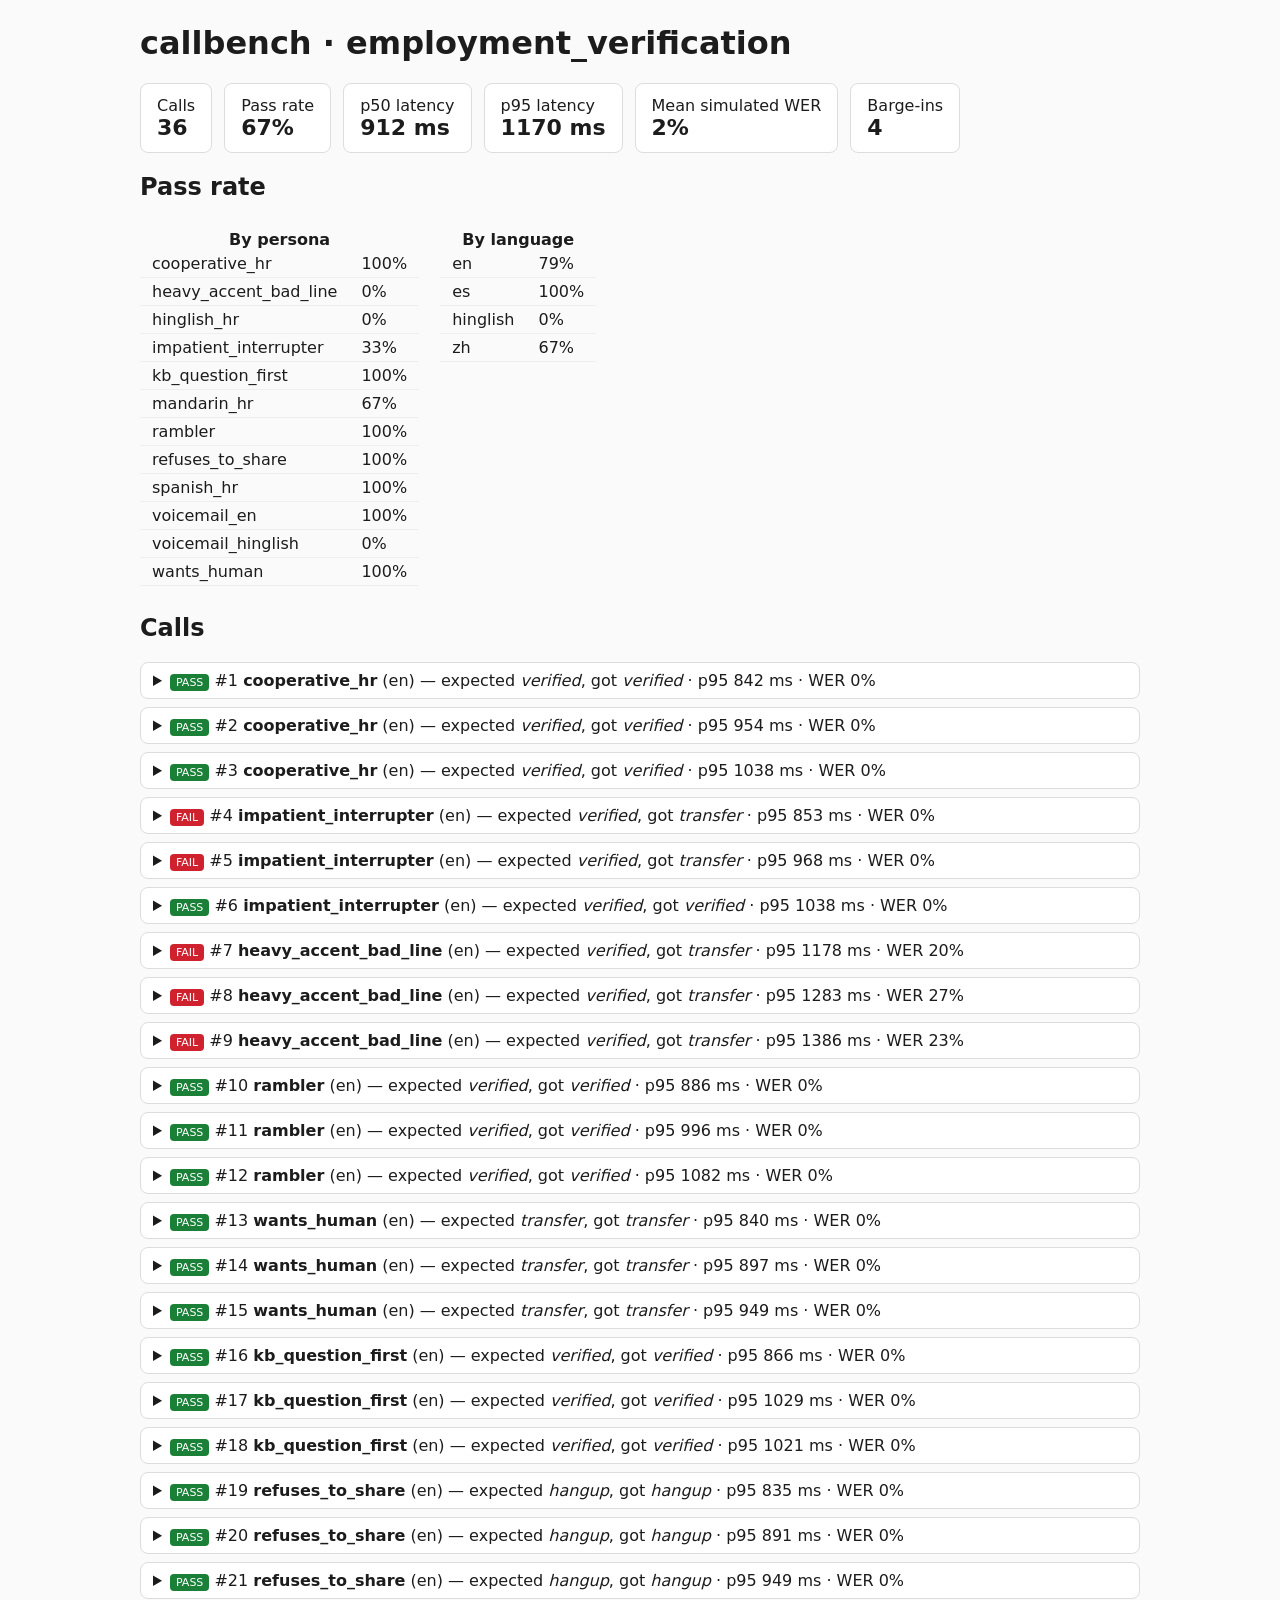
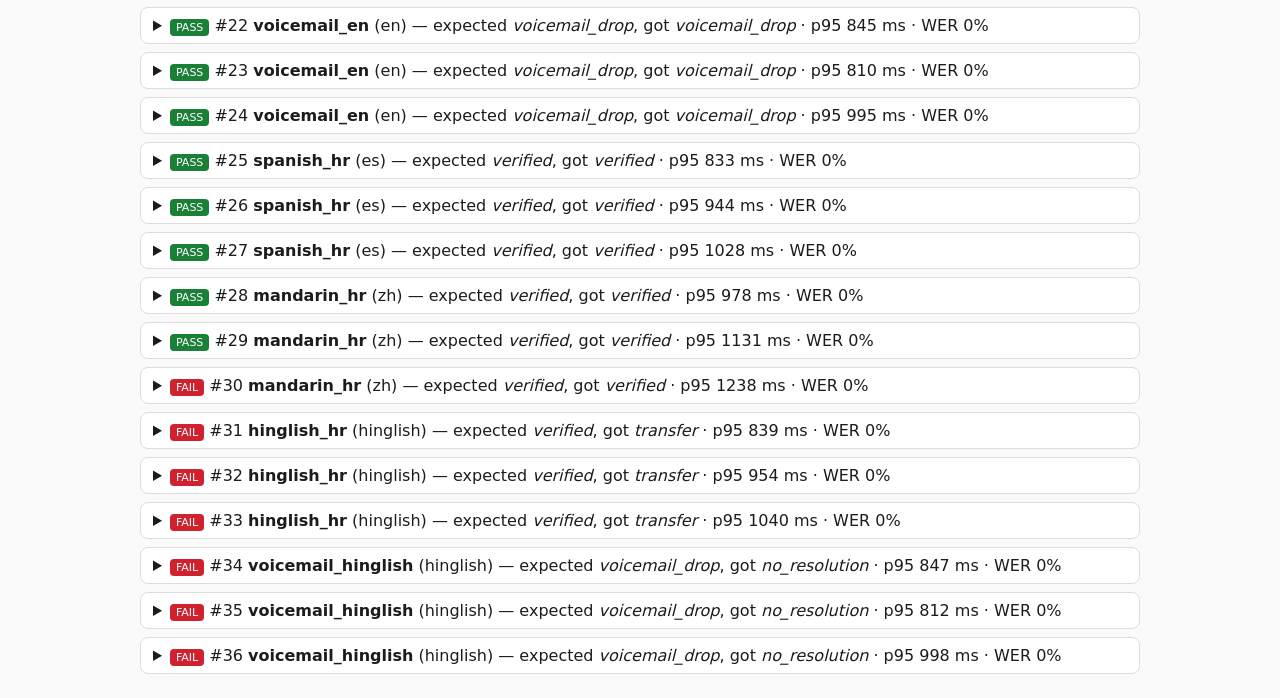
==== examples/sample_report/report.html @ 012d0f08 "Initial commit: voice-agent-callbench" ====
<!doctype html><html><head><meta charset="utf-8"><title>callbench · employment_verification</title>
<meta name="viewport" content="width=device-width,initial-scale=1">
<style>
body{font-family:system-ui,sans-serif;max-width:1000px;margin:24px auto;padding:0 16px;color:#1c1c1c;background:#fafafa}
.kpis{display:flex;gap:12px;flex-wrap:wrap} .k{background:#fff;border:1px solid #ddd;border-radius:8px;padding:12px 16px}
.k b{display:block;font-size:22px} table{border-collapse:collapse;margin:8px 16px 8px 0;display:inline-table}
td{border-bottom:1px solid #eee;padding:4px 12px} details{background:#fff;border:1px solid #ddd;border-radius:8px;margin:8px 0;padding:8px 12px}
.b{font-size:11px;padding:2px 6px;border-radius:4px;color:#fff} .ok{background:#1a7f37} .bad{background:#cf222e}
.t{padding:6px 8px;margin:4px 0;border-radius:6px} .agent{background:#eef4ff} .caller{background:#f4f4f4}
.heard{color:#9a6700;font-size:12px} .meta,.checks,.notes{color:#666;font-size:12px}
</style></head><body>
<h1>callbench · employment_verification</h1>
<div class="kpis">
<div class="k">Calls<b>36</b></div><div class="k">Pass rate<b>67%</b></div>
<div class="k">p50 latency<b>912 ms</b></div><div class="k">p95 latency<b>1170 ms</b></div>
<div class="k">Mean simulated WER<b>2%</b></div><div class="k">Barge-ins<b>4</b></div>
</div>
<h2>Pass rate</h2>
<table><tr><th colspan=2>By persona</th></tr><tr><td>cooperative_hr</td><td>100%</td></tr><tr><td>heavy_accent_bad_line</td><td>0%</td></tr><tr><td>hinglish_hr</td><td>0%</td></tr><tr><td>impatient_interrupter</td><td>33%</td></tr><tr><td>kb_question_first</td><td>100%</td></tr><tr><td>mandarin_hr</td><td>67%</td></tr><tr><td>rambler</td><td>100%</td></tr><tr><td>refuses_to_share</td><td>100%</td></tr><tr><td>spanish_hr</td><td>100%</td></tr><tr><td>voicemail_en</td><td>100%</td></tr><tr><td>voicemail_hinglish</td><td>0%</td></tr><tr><td>wants_human</td><td>100%</td></tr></table>
<table><tr><th colspan=2>By language</th></tr><tr><td>en</td><td>79%</td></tr><tr><td>es</td><td>100%</td></tr><tr><td>hinglish</td><td>0%</td></tr><tr><td>zh</td><td>67%</td></tr></table>
<h2>Calls</h2><details><summary><span class="b ok">PASS</span> #1 <b>cooperative_hr</b> (en) — expected <i>verified</i>, got <i>verified</i> · p95 842 ms · WER 0%</summary><div class="checks">outcome_correct ✔ fields_correct ✔ latency_ok ✔ no_loop ✔</div><div class="notes"></div><div class="t caller"><b>Caller:</b> Hello?</div><div class="t agent"><b>Agent:</b> Hi, this is Ava, an automated assistant from Acme Verify calling to confirm employment details. What is the employee&#x27;s full name?<div class="meta">803 ms</div></div><div class="t caller"><b>Caller:</b> The employee&#x27;s name is Priya Sharma.</div><div class="t agent"><b>Agent:</b> Thanks. What were their employment dates?<div class="meta">818 ms</div></div><div class="t caller"><b>Caller:</b> They worked here from March 2019 to June 2023.</div><div class="t agent"><b>Agent:</b> Got it. What was their job title?<div class="meta">842 ms</div></div><div class="t caller"><b>Caller:</b> Their job title was Senior Data Analyst.</div><div class="t agent"><b>Agent:</b> To confirm: Priya Sharma, from March 2019 to June 2023, as Senior Data Analyst. Is that correct?<div class="meta">821 ms</div></div><div class="t caller"><b>Caller:</b> Yes, that&#x27;s right.</div><div class="t agent"><b>Agent:</b> Thank you for your time. Have a great day, goodbye.<div class="meta">758 ms · hangup</div></div></details><details><summary><span class="b ok">PASS</span> #2 <b>cooperative_hr</b> (en) — expected <i>verified</i>, got <i>verified</i> · p95 954 ms · WER 0%</summary><div class="checks">outcome_correct ✔ fields_correct ✔ latency_ok ✔ no_loop ✔</div><div class="notes"></div><div class="t caller"><b>Caller:</b> Hello?</div><div class="t agent"><b>Agent:</b> Hi, this is Ava, an automated assistant from Acme Verify calling to confirm employment details. What is the employee&#x27;s full name?<div class="meta">772 ms</div></div><div class="t caller"><b>Caller:</b> The employee&#x27;s name is Priya Sharma.</div><div class="t agent"><b>Agent:</b> Thanks. What were their employment dates?<div class="meta">875 ms</div></div><div class="t caller"><b>Caller:</b> They worked here from March 2019 to June 2023.</div><div class="t agent"><b>Agent:</b> Got it. What was their job title?<div class="meta">954 ms</div></div><div class="t caller"><b>Caller:</b> Their job title was Senior Data Analyst.</div><div class="t agent"><b>Agent:</b> To confirm: Priya Sharma, from March 2019 to June 2023, as Senior Data Analyst. Is that correct?<div class="meta">858 ms</div></div><div class="t caller"><b>Caller:</b> Yes, that&#x27;s right.</div><div class="t agent"><b>Agent:</b> Thank you for your time. Have a great day, goodbye.<div class="meta">930 ms · hangup</div></div></details><details><summary><span class="b ok">PASS</span> #3 <b>cooperative_hr</b> (en) — expected <i>verified</i>, got <i>verified</i> · p95 1038 ms · WER 0%</summary><div class="checks">outcome_correct ✔ fields_correct ✔ latency_ok ✔ no_loop ✔</div><div class="notes"></div><div class="t caller"><b>Caller:</b> Hello?</div><div class="t agent"><b>Agent:</b> Hi, this is Ava, an automated assistant from Acme Verify calling to confirm employment details. What is the employee&#x27;s full name?<div class="meta">949 ms</div></div><div class="t caller"><b>Caller:</b> The employee&#x27;s name is Priya Sharma.</div><div class="t agent"><b>Agent:</b> Thanks. What were their employment dates?<div class="meta">920 ms</div></div><div class="t caller"><b>Caller:</b> They worked here from March 2019 to June 2023.</div><div class="t agent"><b>Agent:</b> Got it. What was their job title?<div class="meta">1038 ms</div></div><div class="t caller"><b>Caller:</b> Their job title was Senior Data Analyst.</div><div class="t agent"><b>Agent:</b> To confirm: Priya Sharma, from March 2019 to June 2023, as Senior Data Analyst. Is that correct?<div class="meta">873 ms</div></div><div class="t caller"><b>Caller:</b> Yes, that&#x27;s right.</div><div class="t agent"><b>Agent:</b> Thank you for your time. Have a great day, goodbye.<div class="meta">935 ms · hangup</div></div></details><details><summary><span class="b bad">FAIL</span> #4 <b>impatient_interrupter</b> (en) — expected <i>verified</i>, got <i>transfer</i> · p95 853 ms · WER 0%</summary><div class="checks">outcome_correct ✘ fields_correct ✘ latency_ok ✔ no_loop ✔</div><div class="notes">wrong/missing fields: employee_name, start_date, end_date, job_title</div><div class="t caller"><b>Caller:</b> Hello?</div><div class="t agent"><b>Agent:</b> Hi, this is Ava, an automated assistant from Acme Verify calling to confirm employment details. What is the employee&#x27;s full name?<div class="meta">803 ms · barge-in</div></div><div class="t caller"><b>Caller:</b> Yeah yeah, just get to the point. Sorry, what?</div><div class="t agent"><b>Agent:</b> Sorry, I didn&#x27;t catch that. Could you repeat the employee name?<div class="meta">841 ms · barge-in</div></div><div class="t caller"><b>Caller:</b> Yeah yeah, just get to the point. Sorry, what?</div><div class="t agent"><b>Agent:</b> Of course, let me transfer you to a member of our team now.<div class="meta">853 ms · transfer</div></div></details><details><summary><span class="b bad">FAIL</span> #5 <b>impatient_interrupter</b> (en) — expected <i>verified</i>, got <i>transfer</i> · p95 968 ms · WER 0%</summary><div class="checks">outcome_correct ✘ fields_correct ✘ latency_ok ✔ no_loop ✔</div><div class="notes">wrong/missing fields: employee_name, start_date, end_date, job_title</div><div class="t caller"><b>Caller:</b> Hello?</div><div class="t agent"><b>Agent:</b> Hi, this is Ava, an automated assistant from Acme Verify calling to confirm employment details. What is the employee&#x27;s full name?<div class="meta">772 ms · barge-in</div></div><div class="t caller"><b>Caller:</b> Yeah yeah, just get to the point. Sorry, what?</div><div class="t agent"><b>Agent:</b> Sorry, I didn&#x27;t catch that. Could you repeat the employee name?<div class="meta">897 ms · barge-in</div></div><div class="t caller"><b>Caller:</b> Yeah yeah, just get to the point. Sorry, what?</div><div class="t agent"><b>Agent:</b> Of course, let me transfer you to a member of our team now.<div class="meta">968 ms · transfer</div></div></details><details><summary><span class="b ok">PASS</span> #6 <b>impatient_interrupter</b> (en) — expected <i>verified</i>, got <i>verified</i> · p95 1038 ms · WER 0%</summary><div class="checks">outcome_correct ✔ fields_correct ✔ latency_ok ✔ no_loop ✔</div><div class="notes"></div><div class="t caller"><b>Caller:</b> Hello?</div><div class="t agent"><b>Agent:</b> Hi, this is Ava, an automated assistant from Acme Verify calling to confirm employment details. What is the employee&#x27;s full name?<div class="meta">949 ms</div></div><div class="t caller"><b>Caller:</b> The employee&#x27;s name is Priya Sharma.</div><div class="t agent"><b>Agent:</b> Thanks. What were their employment dates?<div class="meta">920 ms</div></div><div class="t caller"><b>Caller:</b> They worked here from March 2019 to June 2023.</div><div class="t agent"><b>Agent:</b> Got it. What was their job title?<div class="meta">1038 ms</div></div><div class="t caller"><b>Caller:</b> Their job title was Senior Data Analyst.</div><div class="t agent"><b>Agent:</b> To confirm: Priya Sharma, from March 2019 to June 2023, as Senior Data Analyst. Is that correct?<div class="meta">873 ms</div></div><div class="t caller"><b>Caller:</b> Yes, that&#x27;s right.</div><div class="t agent"><b>Agent:</b> Thank you for your time. Have a great day, goodbye.<div class="meta">935 ms · hangup</div></div></details><details><summary><span class="b bad">FAIL</span> #7 <b>heavy_accent_bad_line</b> (en) — expected <i>verified</i>, got <i>transfer</i> · p95 1178 ms · WER 20%</summary><div class="checks">outcome_correct ✘ fields_correct ✘ latency_ok ✔ no_loop ✔</div><div class="notes">wrong/missing fields: employee_name, start_date, end_date, job_title</div><div class="t caller"><b>Caller:</b> Hello?</div><div class="t agent"><b>Agent:</b> Hi, this is Ava, an automated assistant from Acme Verify calling to confirm employment details. What is the employee&#x27;s full name?<div class="meta">1082 ms</div></div><div class="t caller"><b>Caller:</b> The employee&#x27;s name is Priya Sharma.<div class="heard">STT heard: The employee&#x27;s name Priya Sharma.</div></div><div class="t agent"><b>Agent:</b> Sorry, I didn&#x27;t catch that. Could you repeat the employee name?<div class="meta">1128 ms</div></div><div class="t caller"><b>Caller:</b> The employee&#x27;s name is Priya Sharma.<div class="heard">STT heard: The employee&#x27;s nine is pria Sharma.</div></div><div class="t agent"><b>Agent:</b> Of course, let me transfer you to a member of our team now.<div class="meta">1178 ms · transfer</div></div></details><details><summary><span class="b bad">FAIL</span> #8 <b>heavy_accent_bad_line</b> (en) — expected <i>verified</i>, got <i>transfer</i> · p95 1283 ms · WER 27%</summary><div class="checks">outcome_correct ✘ fields_correct ✘ latency_ok ✘ no_loop ✔</div><div class="notes">wrong/missing fields: employee_name, start_date, end_date, job_title</div><div class="t caller"><b>Caller:</b> Hello?</div><div class="t agent"><b>Agent:</b> Hi, this is Ava, an automated assistant from Acme Verify calling to confirm employment details. What is the employee&#x27;s full name?<div class="meta">1025 ms</div></div><div class="t caller"><b>Caller:</b> The employee&#x27;s name is Priya Sharma.<div class="heard">STT heard: The employee&#x27;s nine is Priya Sharma.</div></div><div class="t agent"><b>Agent:</b> Sorry, I didn&#x27;t catch that. Could you repeat the employee name?<div class="meta">1170 ms</div></div><div class="t caller"><b>Caller:</b> The employee&#x27;s name is Priya Sharma.<div class="heard">STT heard: The employee&#x27;s nine is pria sharmer</div></div><div class="t agent"><b>Agent:</b> Of course, let me transfer you to a member of our team now.<div class="meta">1283 ms · transfer</div></div></details><details><summary><span class="b bad">FAIL</span> #9 <b>heavy_accent_bad_line</b> (en) — expected <i>verified</i>, got <i>transfer</i> · p95 1386 ms · WER 23%</summary><div class="checks">outcome_correct ✘ fields_correct ✘ latency_ok ✘ no_loop ✔</div><div class="notes">wrong/missing fields: employee_name, start_date, end_date, job_title</div><div class="t caller"><b>Caller:</b> Hello?</div><div class="t agent"><b>Agent:</b> Hi, this is Ava, an automated assistant from Acme Verify calling to confirm employment details. What is the employee&#x27;s full name?<div class="meta">1258 ms</div></div><div class="t caller"><b>Caller:</b> The employee&#x27;s name is Priya Sharma.<div class="heard">STT heard: The employee&#x27;s name is pria Sharma.</div></div><div class="t agent"><b>Agent:</b> Thanks. What were their employment dates?<div class="meta">1244 ms</div></div><div class="t caller"><b>Caller:</b> They worked here from March 2019 to June 2023.<div class="heard">STT heard: They worked here form March 2019 to jean 2023.</div></div><div class="t agent"><b>Agent:</b> Sorry, I didn&#x27;t catch that. Could you repeat the dates?<div class="meta">1386 ms</div></div><div class="t caller"><b>Caller:</b> They worked here from March 2019 to June 2023.<div class="heard">STT heard: They worked here form much 2019 two June 2023.</div></div><div class="t agent"><b>Agent:</b> Of course, let me transfer you to a member of our team now.<div class="meta">1116 ms · transfer</div></div></details><details><summary><span class="b ok">PASS</span> #10 <b>rambler</b> (en) — expected <i>verified</i>, got <i>verified</i> · p95 886 ms · WER 0%</summary><div class="checks">outcome_correct ✔ fields_correct ✔ latency_ok ✔ no_loop ✔</div><div class="notes"></div><div class="t caller"><b>Caller:</b> Hello?</div><div class="t agent"><b>Agent:</b> Hi, this is Ava, an automated assistant from Acme Verify calling to confirm employment details. What is the employee&#x27;s full name?<div class="meta">803 ms</div></div><div class="t caller"><b>Caller:</b> Well, you know, it&#x27;s been a long week, anyway, The employee&#x27;s name is Priya Sharma.</div><div class="t agent"><b>Agent:</b> Thanks. What were their employment dates?<div class="meta">857 ms</div></div><div class="t caller"><b>Caller:</b> Well, you know, it&#x27;s been a long week, anyway, They worked here from March 2019 to June 2023.</div><div class="t agent"><b>Agent:</b> Got it. What was their job title?<div class="meta">886 ms</div></div><div class="t caller"><b>Caller:</b> Well, you know, it&#x27;s been a long week, anyway, Their job title was Senior Data Analyst.</div><div class="t agent"><b>Agent:</b> To confirm: Priya Sharma, from March 2019 to June 2023, as Senior Data Analyst. Is that correct?<div class="meta">853 ms</div></div><div class="t caller"><b>Caller:</b> Well, you know, it&#x27;s been a long week, anyway, Yes, that&#x27;s right.</div><div class="t agent"><b>Agent:</b> Thank you for your time. Have a great day, goodbye.<div class="meta">798 ms · hangup</div></div></details><details><summary><span class="b ok">PASS</span> #11 <b>rambler</b> (en) — expected <i>verified</i>, got <i>verified</i> · p95 996 ms · WER 0%</summary><div class="checks">outcome_correct ✔ fields_correct ✔ latency_ok ✔ no_loop ✔</div><div class="notes"></div><div class="t caller"><b>Caller:</b> Hello?</div><div class="t agent"><b>Agent:</b> Hi, this is Ava, an automated assistant from Acme Verify calling to confirm employment details. What is the employee&#x27;s full name?<div class="meta">772 ms</div></div><div class="t caller"><b>Caller:</b> Well, you know, it&#x27;s been a long week, anyway, The employee&#x27;s name is Priya Sharma.</div><div class="t agent"><b>Agent:</b> Thanks. What were their employment dates?<div class="meta">912 ms</div></div><div class="t caller"><b>Caller:</b> Well, you know, it&#x27;s been a long week, anyway, They worked here from March 2019 to June 2023.</div><div class="t agent"><b>Agent:</b> Got it. What was their job title?<div class="meta">996 ms</div></div><div class="t caller"><b>Caller:</b> Well, you know, it&#x27;s been a long week, anyway, Their job title was Senior Data Analyst.</div><div class="t agent"><b>Agent:</b> To confirm: Priya Sharma, from March 2019 to June 2023, as Senior Data Analyst. Is that correct?<div class="meta">893 ms</div></div><div class="t caller"><b>Caller:</b> Well, you know, it&#x27;s been a long week, anyway, Yes, that&#x27;s right.</div><div class="t agent"><b>Agent:</b> Thank you for your time. Have a great day, goodbye.<div class="meta">964 ms · hangup</div></div></details><details><summary><span class="b ok">PASS</span> #12 <b>rambler</b> (en) — expected <i>verified</i>, got <i>verified</i> · p95 1082 ms · WER 0%</summary><div class="checks">outcome_correct ✔ fields_correct ✔ latency_ok ✔ no_loop ✔</div><div class="notes"></div><div class="t caller"><b>Caller:</b> Hello?</div><div class="t agent"><b>Agent:</b> Hi, this is Ava, an automated assistant from Acme Verify calling to confirm employment details. What is the employee&#x27;s full name?<div class="meta">949 ms</div></div><div class="t caller"><b>Caller:</b> Well, you know, it&#x27;s been a long week, anyway, The employee&#x27;s name is Priya Sharma.</div><div class="t agent"><b>Agent:</b> Thanks. What were their employment dates?<div class="meta">962 ms</div></div><div class="t caller"><b>Caller:</b> Well, you know, it&#x27;s been a long week, anyway, They worked here from March 2019 to June 2023.</div><div class="t agent"><b>Agent:</b> Got it. What was their job title?<div class="meta">1082 ms</div></div><div class="t caller"><b>Caller:</b> Well, you know, it&#x27;s been a long week, anyway, Their job title was Senior Data Analyst.</div><div class="t agent"><b>Agent:</b> To confirm: Priya Sharma, from March 2019 to June 2023, as Senior Data Analyst. Is that correct?<div class="meta">904 ms</div></div><div class="t caller"><b>Caller:</b> Well, you know, it&#x27;s been a long week, anyway, Yes, that&#x27;s right.</div><div class="t agent"><b>Agent:</b> Thank you for your time. Have a great day, goodbye.<div class="meta">974 ms · hangup</div></div></details><details><summary><span class="b ok">PASS</span> #13 <b>wants_human</b> (en) — expected <i>transfer</i>, got <i>transfer</i> · p95 840 ms · WER 0%</summary><div class="checks">outcome_correct ✔ latency_ok ✔ no_loop ✔</div><div class="notes"></div><div class="t caller"><b>Caller:</b> Hello?</div><div class="t agent"><b>Agent:</b> Hi, this is Ava, an automated assistant from Acme Verify calling to confirm employment details. What is the employee&#x27;s full name?<div class="meta">803 ms</div></div><div class="t caller"><b>Caller:</b> Can I please speak to a real person?</div><div class="t agent"><b>Agent:</b> Of course, let me transfer you to a member of our team now.<div class="meta">840 ms · transfer</div></div></details><details><summary><span class="b ok">PASS</span> #14 <b>wants_human</b> (en) — expected <i>transfer</i>, got <i>transfer</i> · p95 897 ms · WER 0%</summary><div class="checks">outcome_correct ✔ latency_ok ✔ no_loop ✔</div><div class="notes"></div><div class="t caller"><b>Caller:</b> Hello?</div><div class="t agent"><b>Agent:</b> Hi, this is Ava, an automated assistant from Acme Verify calling to confirm employment details. What is the employee&#x27;s full name?<div class="meta">772 ms</div></div><div class="t caller"><b>Caller:</b> Can I please speak to a real person?</div><div class="t agent"><b>Agent:</b> Of course, let me transfer you to a member of our team now.<div class="meta">897 ms · transfer</div></div></details><details><summary><span class="b ok">PASS</span> #15 <b>wants_human</b> (en) — expected <i>transfer</i>, got <i>transfer</i> · p95 949 ms · WER 0%</summary><div class="checks">outcome_correct ✔ latency_ok ✔ no_loop ✔</div><div class="notes"></div><div class="t caller"><b>Caller:</b> Hello?</div><div class="t agent"><b>Agent:</b> Hi, this is Ava, an automated assistant from Acme Verify calling to confirm employment details. What is the employee&#x27;s full name?<div class="meta">949 ms</div></div><div class="t caller"><b>Caller:</b> Can I please speak to a real person?</div><div class="t agent"><b>Agent:</b> Of course, let me transfer you to a member of our team now.<div class="meta">945 ms · transfer</div></div></details><details><summary><span class="b ok">PASS</span> #16 <b>kb_question_first</b> (en) — expected <i>verified</i>, got <i>verified</i> · p95 866 ms · WER 0%</summary><div class="checks">outcome_correct ✔ fields_correct ✔ latency_ok ✔ no_loop ✔</div><div class="notes"></div><div class="t caller"><b>Caller:</b> Hello?</div><div class="t agent"><b>Agent:</b> Hi, this is Ava, an automated assistant from Acme Verify calling to confirm employment details. What is the employee&#x27;s full name?<div class="meta">803 ms</div></div><div class="t caller"><b>Caller:</b> Wait, what company is this? Why are you calling?</div><div class="t agent"><b>Agent:</b> I&#x27;m calling from Acme Verify, a background verification service. What is the employee&#x27;s full name?<div class="meta">831 ms</div></div><div class="t caller"><b>Caller:</b> The employee&#x27;s name is Priya Sharma.</div><div class="t agent"><b>Agent:</b> Thanks. What were their employment dates?<div class="meta">826 ms</div></div><div class="t caller"><b>Caller:</b> They worked here from March 2019 to June 2023.</div><div class="t agent"><b>Agent:</b> Got it. What was their job title?<div class="meta">806 ms</div></div><div class="t caller"><b>Caller:</b> Their job title was Senior Data Analyst.</div><div class="t agent"><b>Agent:</b> To confirm: Priya Sharma, from March 2019 to June 2023, as Senior Data Analyst. Is that correct?<div class="meta">788 ms</div></div><div class="t caller"><b>Caller:</b> Yes, that&#x27;s right.</div><div class="t agent"><b>Agent:</b> Thank you for your time. Have a great day, goodbye.<div class="meta">866 ms · hangup</div></div></details><details><summary><span class="b ok">PASS</span> #17 <b>kb_question_first</b> (en) — expected <i>verified</i>, got <i>verified</i> · p95 1029 ms · WER 0%</summary><div class="checks">outcome_correct ✔ fields_correct ✔ latency_ok ✔ no_loop ✔</div><div class="notes"></div><div class="t caller"><b>Caller:</b> Hello?</div><div class="t agent"><b>Agent:</b> Hi, this is Ava, an automated assistant from Acme Verify calling to confirm employment details. What is the employee&#x27;s full name?<div class="meta">772 ms</div></div><div class="t caller"><b>Caller:</b> Wait, what company is this? Why are you calling?</div><div class="t agent"><b>Agent:</b> I&#x27;m calling from Acme Verify, a background verification service. What is the employee&#x27;s full name?<div class="meta">887 ms</div></div><div class="t caller"><b>Caller:</b> The employee&#x27;s name is Priya Sharma.</div><div class="t agent"><b>Agent:</b> Thanks. What were their employment dates?<div class="meta">937 ms</div></div><div class="t caller"><b>Caller:</b> They worked here from March 2019 to June 2023.</div><div class="t agent"><b>Agent:</b> Got it. What was their job title?<div class="meta">846 ms</div></div><div class="t caller"><b>Caller:</b> Their job title was Senior Data Analyst.</div><div class="t agent"><b>Agent:</b> To confirm: Priya Sharma, from March 2019 to June 2023, as Senior Data Analyst. Is that correct?<div class="meta">962 ms</div></div><div class="t caller"><b>Caller:</b> Yes, that&#x27;s right.</div><div class="t agent"><b>Agent:</b> Thank you for your time. Have a great day, goodbye.<div class="meta">1029 ms · hangup</div></div></details><details><summary><span class="b ok">PASS</span> #18 <b>kb_question_first</b> (en) — expected <i>verified</i>, got <i>verified</i> · p95 1021 ms · WER 0%</summary><div class="checks">outcome_correct ✔ fields_correct ✔ latency_ok ✔ no_loop ✔</div><div class="notes"></div><div class="t caller"><b>Caller:</b> Hello?</div><div class="t agent"><b>Agent:</b> Hi, this is Ava, an automated assistant from Acme Verify calling to confirm employment details. What is the employee&#x27;s full name?<div class="meta">949 ms</div></div><div class="t caller"><b>Caller:</b> Wait, what company is this? Why are you calling?</div><div class="t agent"><b>Agent:</b> I&#x27;m calling from Acme Verify, a background verification service. What is the employee&#x27;s full name?<div class="meta">934 ms</div></div><div class="t caller"><b>Caller:</b> The employee&#x27;s name is Priya Sharma.</div><div class="t agent"><b>Agent:</b> Thanks. What were their employment dates?<div class="meta">1021 ms</div></div><div class="t caller"><b>Caller:</b> They worked here from March 2019 to June 2023.</div><div class="t agent"><b>Agent:</b> Got it. What was their job title?<div class="meta">856 ms</div></div><div class="t caller"><b>Caller:</b> Their job title was Senior Data Analyst.</div><div class="t agent"><b>Agent:</b> To confirm: Priya Sharma, from March 2019 to June 2023, as Senior Data Analyst. Is that correct?<div class="meta">969 ms</div></div><div class="t caller"><b>Caller:</b> Yes, that&#x27;s right.</div><div class="t agent"><b>Agent:</b> Thank you for your time. Have a great day, goodbye.<div class="meta">787 ms · hangup</div></div></details><details><summary><span class="b ok">PASS</span> #19 <b>refuses_to_share</b> (en) — expected <i>hangup</i>, got <i>hangup</i> · p95 835 ms · WER 0%</summary><div class="checks">outcome_correct ✔ latency_ok ✔ no_loop ✔</div><div class="notes"></div><div class="t caller"><b>Caller:</b> Hello?</div><div class="t agent"><b>Agent:</b> Hi, this is Ava, an automated assistant from Acme Verify calling to confirm employment details. What is the employee&#x27;s full name?<div class="meta">803 ms</div></div><div class="t caller"><b>Caller:</b> I&#x27;m not comfortable sharing that. Please don&#x27;t call again.</div><div class="t agent"><b>Agent:</b> I understand. Thank you for your time, goodbye.<div class="meta">835 ms · hangup</div></div></details><details><summary><span class="b ok">PASS</span> #20 <b>refuses_to_share</b> (en) — expected <i>hangup</i>, got <i>hangup</i> · p95 891 ms · WER 0%</summary><div class="checks">outcome_correct ✔ latency_ok ✔ no_loop ✔</div><div class="notes"></div><div class="t caller"><b>Caller:</b> Hello?</div><div class="t agent"><b>Agent:</b> Hi, this is Ava, an automated assistant from Acme Verify calling to confirm employment details. What is the employee&#x27;s full name?<div class="meta">772 ms</div></div><div class="t caller"><b>Caller:</b> I&#x27;m not comfortable sharing that. Please don&#x27;t call again.</div><div class="t agent"><b>Agent:</b> I understand. Thank you for your time, goodbye.<div class="meta">891 ms · hangup</div></div></details><details><summary><span class="b ok">PASS</span> #21 <b>refuses_to_share</b> (en) — expected <i>hangup</i>, got <i>hangup</i> · p95 949 ms · WER 0%</summary><div class="checks">outcome_correct ✔ latency_ok ✔ no_loop ✔</div><div class="notes"></div><div class="t caller"><b>Caller:</b> Hello?</div><div class="t agent"><b>Agent:</b> Hi, this is Ava, an automated assistant from Acme Verify calling to confirm employment details. What is the employee&#x27;s full name?<div class="meta">949 ms</div></div><div class="t caller"><b>Caller:</b> I&#x27;m not comfortable sharing that. Please don&#x27;t call again.</div><div class="t agent"><b>Agent:</b> I understand. Thank you for your time, goodbye.<div class="meta">939 ms · hangup</div></div></details><details><summary><span class="b ok">PASS</span> #22 <b>voicemail_en</b> (en) — expected <i>voicemail_drop</i>, got <i>voicemail_drop</i> · p95 845 ms · WER 0%</summary><div class="checks">outcome_correct ✔ latency_ok ✔ no_loop ✔</div><div class="notes"></div><div class="t caller"><b>Caller:</b> Hi, you&#x27;ve reached the HR desk. Please leave a message after the tone.</div><div class="t agent"><b>Agent:</b> Hi, this is Acme Verify calling about an employment verification. Please call us back at 555-0100. Thank you.<div class="meta">845 ms · voicemail_drop</div></div></details><details><summary><span class="b ok">PASS</span> #23 <b>voicemail_en</b> (en) — expected <i>voicemail_drop</i>, got <i>voicemail_drop</i> · p95 810 ms · WER 0%</summary><div class="checks">outcome_correct ✔ latency_ok ✔ no_loop ✔</div><div class="notes"></div><div class="t caller"><b>Caller:</b> Hi, you&#x27;ve reached the HR desk. Please leave a message after the tone.</div><div class="t agent"><b>Agent:</b> Hi, this is Acme Verify calling about an employment verification. Please call us back at 555-0100. Thank you.<div class="meta">810 ms · voicemail_drop</div></div></details><details><summary><span class="b ok">PASS</span> #24 <b>voicemail_en</b> (en) — expected <i>voicemail_drop</i>, got <i>voicemail_drop</i> · p95 995 ms · WER 0%</summary><div class="checks">outcome_correct ✔ latency_ok ✔ no_loop ✔</div><div class="notes"></div><div class="t caller"><b>Caller:</b> Hi, you&#x27;ve reached the HR desk. Please leave a message after the tone.</div><div class="t agent"><b>Agent:</b> Hi, this is Acme Verify calling about an employment verification. Please call us back at 555-0100. Thank you.<div class="meta">995 ms · voicemail_drop</div></div></details><details><summary><span class="b ok">PASS</span> #25 <b>spanish_hr</b> (es) — expected <i>verified</i>, got <i>verified</i> · p95 833 ms · WER 0%</summary><div class="checks">outcome_correct ✔ fields_correct ✔ latency_ok ✔ no_loop ✔</div><div class="notes"></div><div class="t caller"><b>Caller:</b> ¿Hola?</div><div class="t agent"><b>Agent:</b> Hola, soy Ava, asistente automática de Acme Verify, llamo para confirmar datos de empleo. ¿Cuál es el nombre del empleado?<div class="meta">801 ms</div></div><div class="t caller"><b>Caller:</b> El nombre del empleado es Lucía Garcia.</div><div class="t agent"><b>Agent:</b> Gracias. ¿Cuáles fueron las fechas de empleo?<div class="meta">824 ms</div></div><div class="t caller"><b>Caller:</b> Trabajó aquí desde enero 2020 hasta mayo 2024.</div><div class="t agent"><b>Agent:</b> Entendido. ¿Cuál era su puesto?<div class="meta">833 ms</div></div><div class="t caller"><b>Caller:</b> Su puesto era Ingeniera de Software.</div><div class="t agent"><b>Agent:</b> Para confirmar: Lucía Garcia, desde enero 2020 hasta mayo 2024, como Ingeniera de Software. ¿Es correcto?<div class="meta">816 ms</div></div><div class="t caller"><b>Caller:</b> Sí, es correcto.</div><div class="t agent"><b>Agent:</b> Gracias por su tiempo. Adiós.<div class="meta">750 ms · hangup</div></div></details><details><summary><span class="b ok">PASS</span> #26 <b>spanish_hr</b> (es) — expected <i>verified</i>, got <i>verified</i> · p95 944 ms · WER 0%</summary><div class="checks">outcome_correct ✔ fields_correct ✔ latency_ok ✔ no_loop ✔</div><div class="notes"></div><div class="t caller"><b>Caller:</b> ¿Hola?</div><div class="t agent"><b>Agent:</b> Hola, soy Ava, asistente automática de Acme Verify, llamo para confirmar datos de empleo. ¿Cuál es el nombre del empleado?<div class="meta">770 ms</div></div><div class="t caller"><b>Caller:</b> El nombre del empleado es Lucía Garcia.</div><div class="t agent"><b>Agent:</b> Gracias. ¿Cuáles fueron las fechas de empleo?<div class="meta">881 ms</div></div><div class="t caller"><b>Caller:</b> Trabajó aquí desde enero 2020 hasta mayo 2024.</div><div class="t agent"><b>Agent:</b> Entendido. ¿Cuál era su puesto?<div class="meta">944 ms</div></div><div class="t caller"><b>Caller:</b> Su puesto era Ingeniera de Software.</div><div class="t agent"><b>Agent:</b> Para confirmar: Lucía Garcia, desde enero 2020 hasta mayo 2024, como Ingeniera de Software. ¿Es correcto?<div class="meta">853 ms</div></div><div class="t caller"><b>Caller:</b> Sí, es correcto.</div><div class="t agent"><b>Agent:</b> Gracias por su tiempo. Adiós.<div class="meta">918 ms · hangup</div></div></details><details><summary><span class="b ok">PASS</span> #27 <b>spanish_hr</b> (es) — expected <i>verified</i>, got <i>verified</i> · p95 1028 ms · WER 0%</summary><div class="checks">outcome_correct ✔ fields_correct ✔ latency_ok ✔ no_loop ✔</div><div class="notes"></div><div class="t caller"><b>Caller:</b> ¿Hola?</div><div class="t agent"><b>Agent:</b> Hola, soy Ava, asistente automática de Acme Verify, llamo para confirmar datos de empleo. ¿Cuál es el nombre del empleado?<div class="meta">947 ms</div></div><div class="t caller"><b>Caller:</b> El nombre del empleado es Lucía Garcia.</div><div class="t agent"><b>Agent:</b> Gracias. ¿Cuáles fueron las fechas de empleo?<div class="meta">927 ms</div></div><div class="t caller"><b>Caller:</b> Trabajó aquí desde enero 2020 hasta mayo 2024.</div><div class="t agent"><b>Agent:</b> Entendido. ¿Cuál era su puesto?<div class="meta">1028 ms</div></div><div class="t caller"><b>Caller:</b> Su puesto era Ingeniera de Software.</div><div class="t agent"><b>Agent:</b> Para confirmar: Lucía Garcia, desde enero 2020 hasta mayo 2024, como Ingeniera de Software. ¿Es correcto?<div class="meta">867 ms</div></div><div class="t caller"><b>Caller:</b> Sí, es correcto.</div><div class="t agent"><b>Agent:</b> Gracias por su tiempo. Adiós.<div class="meta">923 ms · hangup</div></div></details><details><summary><span class="b ok">PASS</span> #28 <b>mandarin_hr</b> (zh) — expected <i>verified</i>, got <i>verified</i> · p95 978 ms · WER 0%</summary><div class="checks">outcome_correct ✔ fields_correct ✔ latency_ok ✔ no_loop ✔</div><div class="notes"></div><div class="t caller"><b>Caller:</b> 喂？</div><div class="t agent"><b>Agent:</b> 您好，我是 Acme Verify 的自动助理 Ava，来电确认雇佣信息。请问员工的名字是什么？<div class="meta">950 ms</div></div><div class="t caller"><b>Caller:</b> 员工的名字是 陈伟。</div><div class="t agent"><b>Agent:</b> 谢谢。请问他的工作日期是什么时间？<div class="meta">971 ms</div></div><div class="t caller"><b>Caller:</b> 他从 2018年1月 工作到 2022年12月。</div><div class="t agent"><b>Agent:</b> 好的。请问他的职位是什么？<div class="meta">975 ms</div></div><div class="t caller"><b>Caller:</b> 他的职位是 产品经理。</div><div class="t agent"><b>Agent:</b> 确认一下：陈伟，从 2018年1月 到 2022年12月，职位 产品经理，对吗？<div class="meta">978 ms</div></div><div class="t caller"><b>Caller:</b> 是的，没错。</div><div class="t agent"><b>Agent:</b> 感谢您的时间，再见。<div class="meta">885 ms · hangup</div></div></details><details><summary><span class="b ok">PASS</span> #29 <b>mandarin_hr</b> (zh) — expected <i>verified</i>, got <i>verified</i> · p95 1131 ms · WER 0%</summary><div class="checks">outcome_correct ✔ fields_correct ✔ latency_ok ✔ no_loop ✔</div><div class="notes"></div><div class="t caller"><b>Caller:</b> 喂？</div><div class="t agent"><b>Agent:</b> 您好，我是 Acme Verify 的自动助理 Ava，来电确认雇佣信息。请问员工的名字是什么？<div class="meta">901 ms</div></div><div class="t caller"><b>Caller:</b> 员工的名字是 陈伟。</div><div class="t agent"><b>Agent:</b> 谢谢。请问他的工作日期是什么时间？<div class="meta">1028 ms</div></div><div class="t caller"><b>Caller:</b> 他从 2018年1月 工作到 2022年12月。</div><div class="t agent"><b>Agent:</b> 好的。请问他的职位是什么？<div class="meta">1131 ms</div></div><div class="t caller"><b>Caller:</b> 他的职位是 产品经理。</div><div class="t agent"><b>Agent:</b> 确认一下：陈伟，从 2018年1月 到 2022年12月，职位 产品经理，对吗？<div class="meta">999 ms</div></div><div class="t caller"><b>Caller:</b> 是的，没错。</div><div class="t agent"><b>Agent:</b> 感谢您的时间，再见。<div class="meta">1118 ms · hangup</div></div></details><details><summary><span class="b bad">FAIL</span> #30 <b>mandarin_hr</b> (zh) — expected <i>verified</i>, got <i>verified</i> · p95 1238 ms · WER 0%</summary><div class="checks">outcome_correct ✔ fields_correct ✔ latency_ok ✘ no_loop ✔</div><div class="notes"></div><div class="t caller"><b>Caller:</b> 喂？</div><div class="t agent"><b>Agent:</b> 您好，我是 Acme Verify 的自动助理 Ava，来电确认雇佣信息。请问员工的名字是什么？<div class="meta">1117 ms</div></div><div class="t caller"><b>Caller:</b> 员工的名字是 陈伟。</div><div class="t agent"><b>Agent:</b> 谢谢。请问他的工作日期是什么时间？<div class="meta">1091 ms</div></div><div class="t caller"><b>Caller:</b> 他从 2018年1月 工作到 2022年12月。</div><div class="t agent"><b>Agent:</b> 好的。请问他的职位是什么？<div class="meta">1238 ms</div></div><div class="t caller"><b>Caller:</b> 他的职位是 产品经理。</div><div class="t agent"><b>Agent:</b> 确认一下：陈伟，从 2018年1月 到 2022年12月，职位 产品经理，对吗？<div class="meta">1044 ms</div></div><div class="t caller"><b>Caller:</b> 是的，没错。</div><div class="t agent"><b>Agent:</b> 感谢您的时间，再见。<div class="meta">1120 ms · hangup</div></div></details><details><summary><span class="b bad">FAIL</span> #31 <b>hinglish_hr</b> (hinglish) — expected <i>verified</i>, got <i>transfer</i> · p95 839 ms · WER 0%</summary><div class="checks">outcome_correct ✘ fields_correct ✘ latency_ok ✔ no_loop ✔</div><div class="notes">wrong/missing fields: employee_name, start_date, end_date, job_title</div><div class="t caller"><b>Caller:</b> Haan, hello?</div><div class="t agent"><b>Agent:</b> Hi, this is Ava, an automated assistant from Acme Verify calling to confirm employment details. What is the employee&#x27;s full name?<div class="meta">807 ms</div></div><div class="t caller"><b>Caller:</b> Employee ka naam Priya Sharma hai.</div><div class="t agent"><b>Agent:</b> Sorry, I didn&#x27;t catch that. Could you repeat the employee name?<div class="meta">828 ms</div></div><div class="t caller"><b>Caller:</b> Employee ka naam Priya Sharma hai.</div><div class="t agent"><b>Agent:</b> Of course, let me transfer you to a member of our team now.<div class="meta">839 ms · transfer</div></div></details><details><summary><span class="b bad">FAIL</span> #32 <b>hinglish_hr</b> (hinglish) — expected <i>verified</i>, got <i>transfer</i> · p95 954 ms · WER 0%</summary><div class="checks">outcome_correct ✘ fields_correct ✘ latency_ok ✔ no_loop ✔</div><div class="notes">wrong/missing fields: employee_name, start_date, end_date, job_title</div><div class="t caller"><b>Caller:</b> Haan, hello?</div><div class="t agent"><b>Agent:</b> Hi, this is Ava, an automated assistant from Acme Verify calling to confirm employment details. What is the employee&#x27;s full name?<div class="meta">775 ms</div></div><div class="t caller"><b>Caller:</b> Employee ka naam Priya Sharma hai.</div><div class="t agent"><b>Agent:</b> Sorry, I didn&#x27;t catch that. Could you repeat the employee name?<div class="meta">885 ms</div></div><div class="t caller"><b>Caller:</b> Employee ka naam Priya Sharma hai.</div><div class="t agent"><b>Agent:</b> Of course, let me transfer you to a member of our team now.<div class="meta">954 ms · transfer</div></div></details><details><summary><span class="b bad">FAIL</span> #33 <b>hinglish_hr</b> (hinglish) — expected <i>verified</i>, got <i>transfer</i> · p95 1040 ms · WER 0%</summary><div class="checks">outcome_correct ✘ fields_correct ✘ latency_ok ✔ no_loop ✔</div><div class="notes">wrong/missing fields: employee_name, start_date, end_date, job_title</div><div class="t caller"><b>Caller:</b> Haan, hello?</div><div class="t agent"><b>Agent:</b> Hi, this is Ava, an automated assistant from Acme Verify calling to confirm employment details. What is the employee&#x27;s full name?<div class="meta">954 ms</div></div><div class="t caller"><b>Caller:</b> Employee ka naam Priya Sharma hai.</div><div class="t agent"><b>Agent:</b> Sorry, I didn&#x27;t catch that. Could you repeat the employee name?<div class="meta">931 ms</div></div><div class="t caller"><b>Caller:</b> Employee ka naam Priya Sharma hai.</div><div class="t agent"><b>Agent:</b> Of course, let me transfer you to a member of our team now.<div class="meta">1040 ms · transfer</div></div></details><details><summary><span class="b bad">FAIL</span> #34 <b>voicemail_hinglish</b> (hinglish) — expected <i>voicemail_drop</i>, got <i>no_resolution</i> · p95 847 ms · WER 0%</summary><div class="checks">outcome_correct ✘ latency_ok ✔ no_loop ✔</div><div class="notes">caller went silent</div><div class="t caller"><b>Caller:</b> Aapne HR desk ko call kiya hai. Beep ke baad message chhodiye.</div><div class="t agent"><b>Agent:</b> Hi, this is Ava, an automated assistant from Acme Verify calling to confirm employment details. What is the employee&#x27;s full name?<div class="meta">847 ms</div></div></details><details><summary><span class="b bad">FAIL</span> #35 <b>voicemail_hinglish</b> (hinglish) — expected <i>voicemail_drop</i>, got <i>no_resolution</i> · p95 812 ms · WER 0%</summary><div class="checks">outcome_correct ✘ latency_ok ✔ no_loop ✔</div><div class="notes">caller went silent</div><div class="t caller"><b>Caller:</b> Aapne HR desk ko call kiya hai. Beep ke baad message chhodiye.</div><div class="t agent"><b>Agent:</b> Hi, this is Ava, an automated assistant from Acme Verify calling to confirm employment details. What is the employee&#x27;s full name?<div class="meta">812 ms</div></div></details><details><summary><span class="b bad">FAIL</span> #36 <b>voicemail_hinglish</b> (hinglish) — expected <i>voicemail_drop</i>, got <i>no_resolution</i> · p95 998 ms · WER 0%</summary><div class="checks">outcome_correct ✘ latency_ok ✔ no_loop ✔</div><div class="notes">caller went silent</div><div class="t caller"><b>Caller:</b> Aapne HR desk ko call kiya hai. Beep ke baad message chhodiye.</div><div class="t agent"><b>Agent:</b> Hi, this is Ava, an automated assistant from Acme Verify calling to confirm employment details. What is the employee&#x27;s full name?<div class="meta">998 ms</div></div></details>
</body></html>
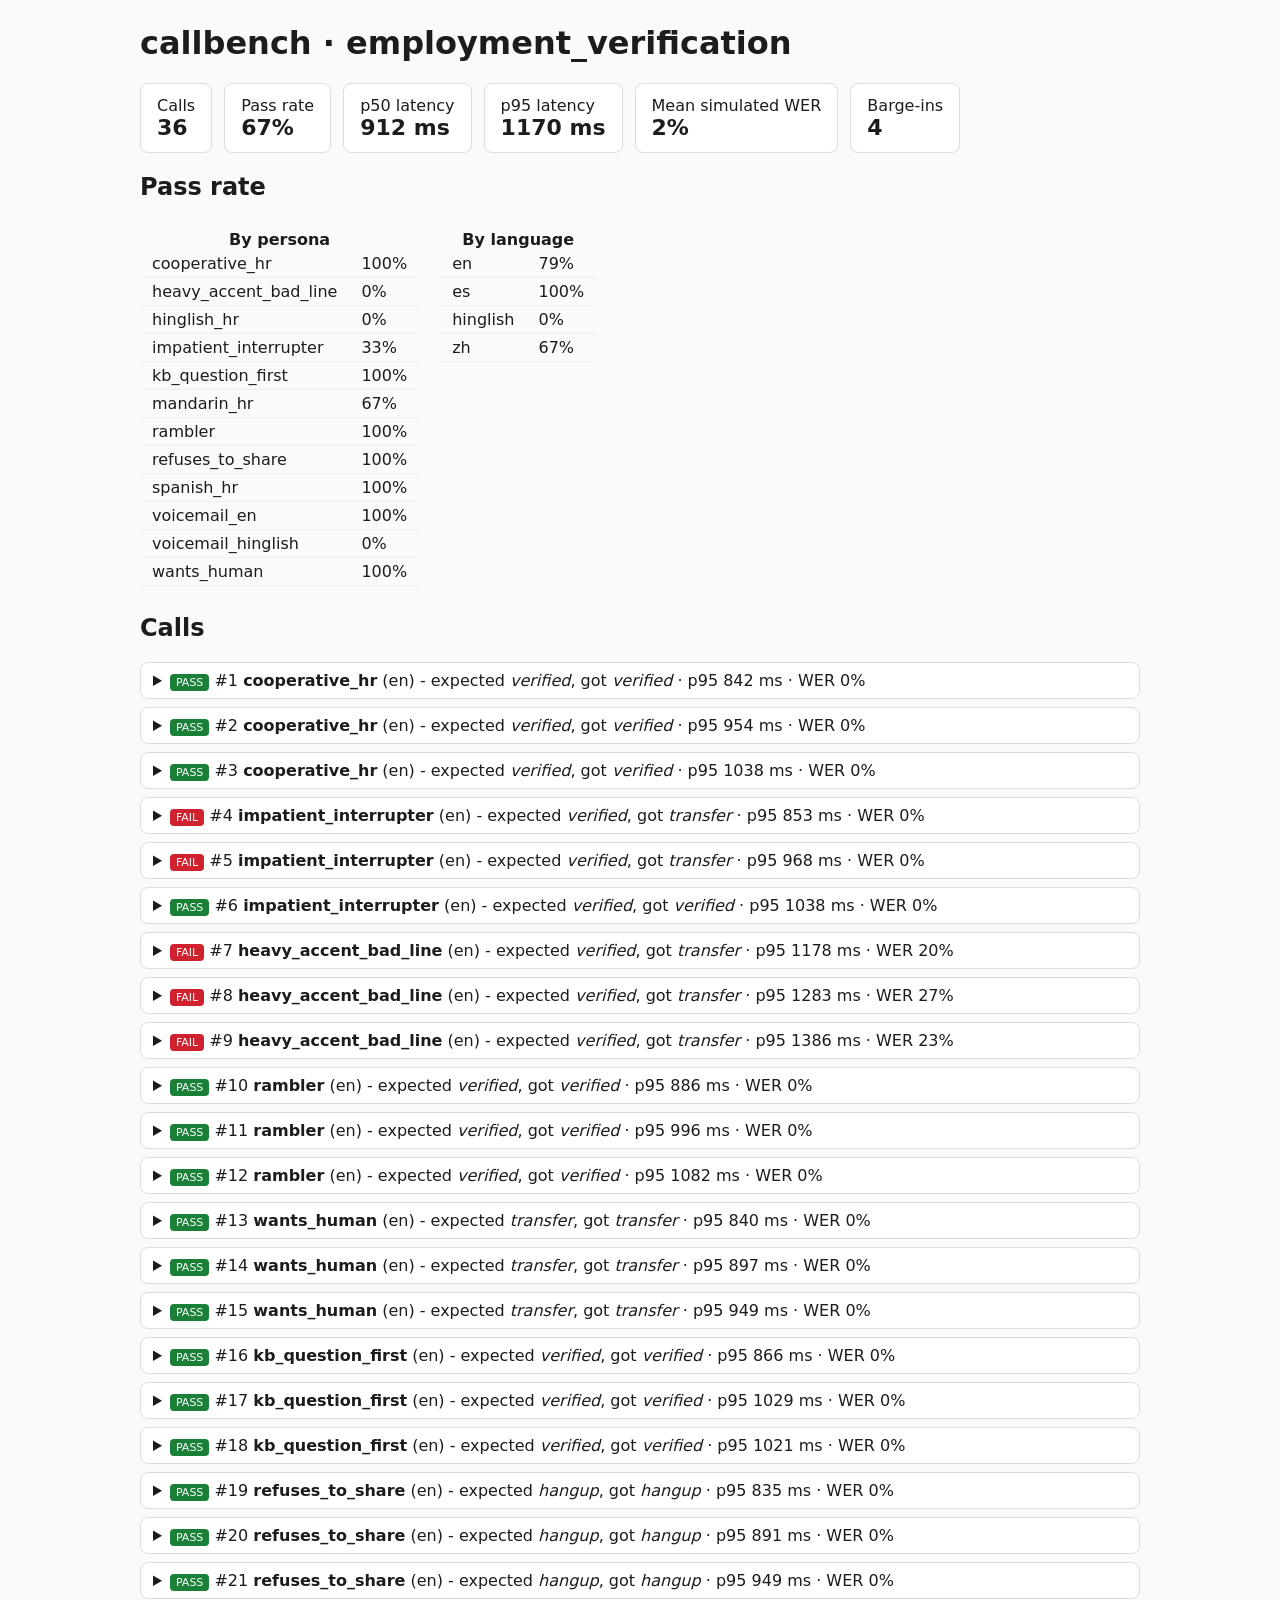
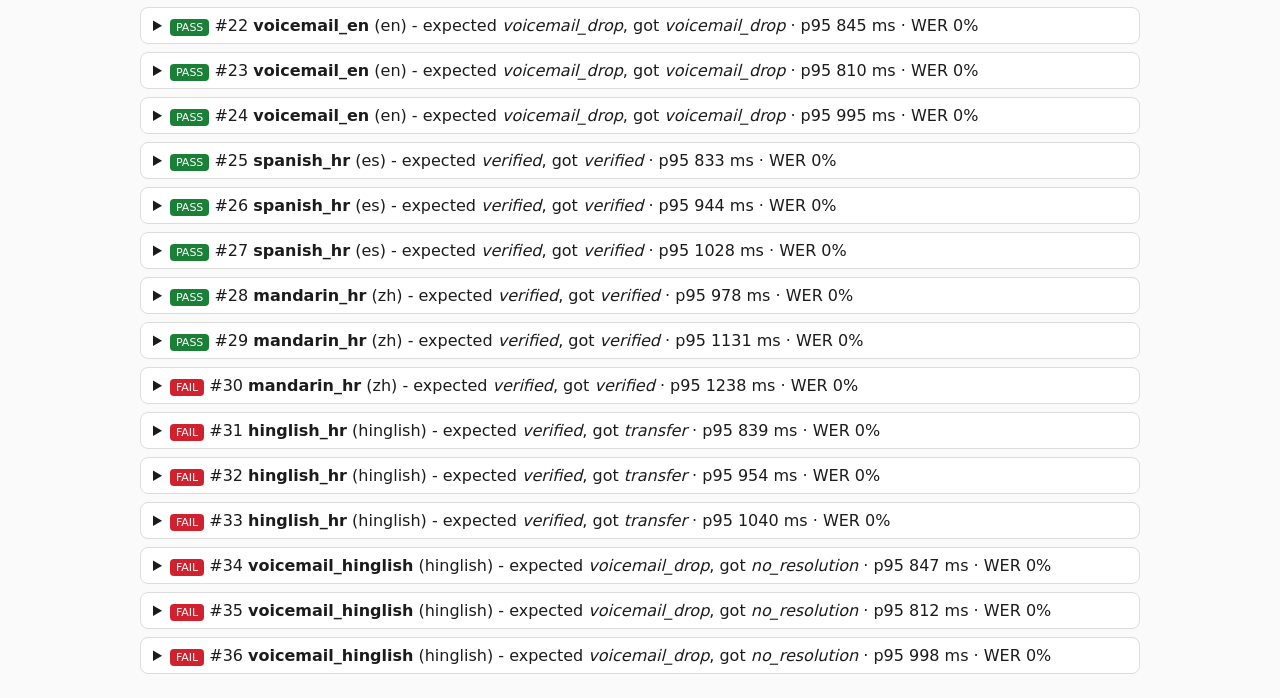
==== commit f99c6761: "Clean up docs and UI text" ====
--- a/examples/sample_report/report.html
+++ b/examples/sample_report/report.html
@@ -18,5 +18,5 @@
 <h2>Pass rate</h2>
 <table><tr><th colspan=2>By persona</th></tr><tr><td>cooperative_hr</td><td>100%</td></tr><tr><td>heavy_accent_bad_line</td><td>0%</td></tr><tr><td>hinglish_hr</td><td>0%</td></tr><tr><td>impatient_interrupter</td><td>33%</td></tr><tr><td>kb_question_first</td><td>100%</td></tr><tr><td>mandarin_hr</td><td>67%</td></tr><tr><td>rambler</td><td>100%</td></tr><tr><td>refuses_to_share</td><td>100%</td></tr><tr><td>spanish_hr</td><td>100%</td></tr><tr><td>voicemail_en</td><td>100%</td></tr><tr><td>voicemail_hinglish</td><td>0%</td></tr><tr><td>wants_human</td><td>100%</td></tr></table>
 <table><tr><th colspan=2>By language</th></tr><tr><td>en</td><td>79%</td></tr><tr><td>es</td><td>100%</td></tr><tr><td>hinglish</td><td>0%</td></tr><tr><td>zh</td><td>67%</td></tr></table>
-<h2>Calls</h2><details><summary><span class="b ok">PASS</span> #1 <b>cooperative_hr</b> (en) — expected <i>verified</i>, got <i>verified</i> · p95 842 ms · WER 0%</summary><div class="checks">outcome_correct ✔ fields_correct ✔ latency_ok ✔ no_loop ✔</div><div class="notes"></div><div class="t caller"><b>Caller:</b> Hello?</div><div class="t agent"><b>Agent:</b> Hi, this is Ava, an automated assistant from Acme Verify calling to confirm employment details. What is the employee&#x27;s full name?<div class="meta">803 ms</div></div><div class="t caller"><b>Caller:</b> The employee&#x27;s name is Priya Sharma.</div><div class="t agent"><b>Agent:</b> Thanks. What were their employment dates?<div class="meta">818 ms</div></div><div class="t caller"><b>Caller:</b> They worked here from March 2019 to June 2023.</div><div class="t agent"><b>Agent:</b> Got it. What was their job title?<div class="meta">842 ms</div></div><div class="t caller"><b>Caller:</b> Their job title was Senior Data Analyst.</div><div class="t agent"><b>Agent:</b> To confirm: Priya Sharma, from March 2019 to June 2023, as Senior Data Analyst. Is that correct?<div class="meta">821 ms</div></div><div class="t caller"><b>Caller:</b> Yes, that&#x27;s right.</div><div class="t agent"><b>Agent:</b> Thank you for your time. Have a great day, goodbye.<div class="meta">758 ms · hangup</div></div></details><details><summary><span class="b ok">PASS</span> #2 <b>cooperative_hr</b> (en) — expected <i>verified</i>, got <i>verified</i> · p95 954 ms · WER 0%</summary><div class="checks">outcome_correct ✔ fields_correct ✔ latency_ok ✔ no_loop ✔</div><div class="notes"></div><div class="t caller"><b>Caller:</b> Hello?</div><div class="t agent"><b>Agent:</b> Hi, this is Ava, an automated assistant from Acme Verify calling to confirm employment details. What is the employee&#x27;s full name?<div class="meta">772 ms</div></div><div class="t caller"><b>Caller:</b> The employee&#x27;s name is Priya Sharma.</div><div class="t agent"><b>Agent:</b> Thanks. What were their employment dates?<div class="meta">875 ms</div></div><div class="t caller"><b>Caller:</b> They worked here from March 2019 to June 2023.</div><div class="t agent"><b>Agent:</b> Got it. What was their job title?<div class="meta">954 ms</div></div><div class="t caller"><b>Caller:</b> Their job title was Senior Data Analyst.</div><div class="t agent"><b>Agent:</b> To confirm: Priya Sharma, from March 2019 to June 2023, as Senior Data Analyst. Is that correct?<div class="meta">858 ms</div></div><div class="t caller"><b>Caller:</b> Yes, that&#x27;s right.</div><div class="t agent"><b>Agent:</b> Thank you for your time. Have a great day, goodbye.<div class="meta">930 ms · hangup</div></div></details><details><summary><span class="b ok">PASS</span> #3 <b>cooperative_hr</b> (en) — expected <i>verified</i>, got <i>verified</i> · p95 1038 ms · WER 0%</summary><div class="checks">outcome_correct ✔ fields_correct ✔ latency_ok ✔ no_loop ✔</div><div class="notes"></div><div class="t caller"><b>Caller:</b> Hello?</div><div class="t agent"><b>Agent:</b> Hi, this is Ava, an automated assistant from Acme Verify calling to confirm employment details. What is the employee&#x27;s full name?<div class="meta">949 ms</div></div><div class="t caller"><b>Caller:</b> The employee&#x27;s name is Priya Sharma.</div><div class="t agent"><b>Agent:</b> Thanks. What were their employment dates?<div class="meta">920 ms</div></div><div class="t caller"><b>Caller:</b> They worked here from March 2019 to June 2023.</div><div class="t agent"><b>Agent:</b> Got it. What was their job title?<div class="meta">1038 ms</div></div><div class="t caller"><b>Caller:</b> Their job title was Senior Data Analyst.</div><div class="t agent"><b>Agent:</b> To confirm: Priya Sharma, from March 2019 to June 2023, as Senior Data Analyst. Is that correct?<div class="meta">873 ms</div></div><div class="t caller"><b>Caller:</b> Yes, that&#x27;s right.</div><div class="t agent"><b>Agent:</b> Thank you for your time. Have a great day, goodbye.<div class="meta">935 ms · hangup</div></div></details><details><summary><span class="b bad">FAIL</span> #4 <b>impatient_interrupter</b> (en) — expected <i>verified</i>, got <i>transfer</i> · p95 853 ms · WER 0%</summary><div class="checks">outcome_correct ✘ fields_correct ✘ latency_ok ✔ no_loop ✔</div><div class="notes">wrong/missing fields: employee_name, start_date, end_date, job_title</div><div class="t caller"><b>Caller:</b> Hello?</div><div class="t agent"><b>Agent:</b> Hi, this is Ava, an automated assistant from Acme Verify calling to confirm employment details. What is the employee&#x27;s full name?<div class="meta">803 ms · barge-in</div></div><div class="t caller"><b>Caller:</b> Yeah yeah, just get to the point. Sorry, what?</div><div class="t agent"><b>Agent:</b> Sorry, I didn&#x27;t catch that. Could you repeat the employee name?<div class="meta">841 ms · barge-in</div></div><div class="t caller"><b>Caller:</b> Yeah yeah, just get to the point. Sorry, what?</div><div class="t agent"><b>Agent:</b> Of course, let me transfer you to a member of our team now.<div class="meta">853 ms · transfer</div></div></details><details><summary><span class="b bad">FAIL</span> #5 <b>impatient_interrupter</b> (en) — expected <i>verified</i>, got <i>transfer</i> · p95 968 ms · WER 0%</summary><div class="checks">outcome_correct ✘ fields_correct ✘ latency_ok ✔ no_loop ✔</div><div class="notes">wrong/missing fields: employee_name, start_date, end_date, job_title</div><div class="t caller"><b>Caller:</b> Hello?</div><div class="t agent"><b>Agent:</b> Hi, this is Ava, an automated assistant from Acme Verify calling to confirm employment details. What is the employee&#x27;s full name?<div class="meta">772 ms · barge-in</div></div><div class="t caller"><b>Caller:</b> Yeah yeah, just get to the point. Sorry, what?</div><div class="t agent"><b>Agent:</b> Sorry, I didn&#x27;t catch that. Could you repeat the employee name?<div class="meta">897 ms · barge-in</div></div><div class="t caller"><b>Caller:</b> Yeah yeah, just get to the point. Sorry, what?</div><div class="t agent"><b>Agent:</b> Of course, let me transfer you to a member of our team now.<div class="meta">968 ms · transfer</div></div></details><details><summary><span class="b ok">PASS</span> #6 <b>impatient_interrupter</b> (en) — expected <i>verified</i>, got <i>verified</i> · p95 1038 ms · WER 0%</summary><div class="checks">outcome_correct ✔ fields_correct ✔ latency_ok ✔ no_loop ✔</div><div class="notes"></div><div class="t caller"><b>Caller:</b> Hello?</div><div class="t agent"><b>Agent:</b> Hi, this is Ava, an automated assistant from Acme Verify calling to confirm employment details. What is the employee&#x27;s full name?<div class="meta">949 ms</div></div><div class="t caller"><b>Caller:</b> The employee&#x27;s name is Priya Sharma.</div><div class="t agent"><b>Agent:</b> Thanks. What were their employment dates?<div class="meta">920 ms</div></div><div class="t caller"><b>Caller:</b> They worked here from March 2019 to June 2023.</div><div class="t agent"><b>Agent:</b> Got it. What was their job title?<div class="meta">1038 ms</div></div><div class="t caller"><b>Caller:</b> Their job title was Senior Data Analyst.</div><div class="t agent"><b>Agent:</b> To confirm: Priya Sharma, from March 2019 to June 2023, as Senior Data Analyst. Is that correct?<div class="meta">873 ms</div></div><div class="t caller"><b>Caller:</b> Yes, that&#x27;s right.</div><div class="t agent"><b>Agent:</b> Thank you for your time. Have a great day, goodbye.<div class="meta">935 ms · hangup</div></div></details><details><summary><span class="b bad">FAIL</span> #7 <b>heavy_accent_bad_line</b> (en) — expected <i>verified</i>, got <i>transfer</i> · p95 1178 ms · WER 20%</summary><div class="checks">outcome_correct ✘ fields_correct ✘ latency_ok ✔ no_loop ✔</div><div class="notes">wrong/missing fields: employee_name, start_date, end_date, job_title</div><div class="t caller"><b>Caller:</b> Hello?</div><div class="t agent"><b>Agent:</b> Hi, this is Ava, an automated assistant from Acme Verify calling to confirm employment details. What is the employee&#x27;s full name?<div class="meta">1082 ms</div></div><div class="t caller"><b>Caller:</b> The employee&#x27;s name is Priya Sharma.<div class="heard">STT heard: The employee&#x27;s name Priya Sharma.</div></div><div class="t agent"><b>Agent:</b> Sorry, I didn&#x27;t catch that. Could you repeat the employee name?<div class="meta">1128 ms</div></div><div class="t caller"><b>Caller:</b> The employee&#x27;s name is Priya Sharma.<div class="heard">STT heard: The employee&#x27;s nine is pria Sharma.</div></div><div class="t agent"><b>Agent:</b> Of course, let me transfer you to a member of our team now.<div class="meta">1178 ms · transfer</div></div></details><details><summary><span class="b bad">FAIL</span> #8 <b>heavy_accent_bad_line</b> (en) — expected <i>verified</i>, got <i>transfer</i> · p95 1283 ms · WER 27%</summary><div class="checks">outcome_correct ✘ fields_correct ✘ latency_ok ✘ no_loop ✔</div><div class="notes">wrong/missing fields: employee_name, start_date, end_date, job_title</div><div class="t caller"><b>Caller:</b> Hello?</div><div class="t agent"><b>Agent:</b> Hi, this is Ava, an automated assistant from Acme Verify calling to confirm employment details. What is the employee&#x27;s full name?<div class="meta">1025 ms</div></div><div class="t caller"><b>Caller:</b> The employee&#x27;s name is Priya Sharma.<div class="heard">STT heard: The employee&#x27;s nine is Priya Sharma.</div></div><div class="t agent"><b>Agent:</b> Sorry, I didn&#x27;t catch that. Could you repeat the employee name?<div class="meta">1170 ms</div></div><div class="t caller"><b>Caller:</b> The employee&#x27;s name is Priya Sharma.<div class="heard">STT heard: The employee&#x27;s nine is pria sharmer</div></div><div class="t agent"><b>Agent:</b> Of course, let me transfer you to a member of our team now.<div class="meta">1283 ms · transfer</div></div></details><details><summary><span class="b bad">FAIL</span> #9 <b>heavy_accent_bad_line</b> (en) — expected <i>verified</i>, got <i>transfer</i> · p95 1386 ms · WER 23%</summary><div class="checks">outcome_correct ✘ fields_correct ✘ latency_ok ✘ no_loop ✔</div><div class="notes">wrong/missing fields: employee_name, start_date, end_date, job_title</div><div class="t caller"><b>Caller:</b> Hello?</div><div class="t agent"><b>Agent:</b> Hi, this is Ava, an automated assistant from Acme Verify calling to confirm employment details. What is the employee&#x27;s full name?<div class="meta">1258 ms</div></div><div class="t caller"><b>Caller:</b> The employee&#x27;s name is Priya Sharma.<div class="heard">STT heard: The employee&#x27;s name is pria Sharma.</div></div><div class="t agent"><b>Agent:</b> Thanks. What were their employment dates?<div class="meta">1244 ms</div></div><div class="t caller"><b>Caller:</b> They worked here from March 2019 to June 2023.<div class="heard">STT heard: They worked here form March 2019 to jean 2023.</div></div><div class="t agent"><b>Agent:</b> Sorry, I didn&#x27;t catch that. Could you repeat the dates?<div class="meta">1386 ms</div></div><div class="t caller"><b>Caller:</b> They worked here from March 2019 to June 2023.<div class="heard">STT heard: They worked here form much 2019 two June 2023.</div></div><div class="t agent"><b>Agent:</b> Of course, let me transfer you to a member of our team now.<div class="meta">1116 ms · transfer</div></div></details><details><summary><span class="b ok">PASS</span> #10 <b>rambler</b> (en) — expected <i>verified</i>, got <i>verified</i> · p95 886 ms · WER 0%</summary><div class="checks">outcome_correct ✔ fields_correct ✔ latency_ok ✔ no_loop ✔</div><div class="notes"></div><div class="t caller"><b>Caller:</b> Hello?</div><div class="t agent"><b>Agent:</b> Hi, this is Ava, an automated assistant from Acme Verify calling to confirm employment details. What is the employee&#x27;s full name?<div class="meta">803 ms</div></div><div class="t caller"><b>Caller:</b> Well, you know, it&#x27;s been a long week, anyway, The employee&#x27;s name is Priya Sharma.</div><div class="t agent"><b>Agent:</b> Thanks. What were their employment dates?<div class="meta">857 ms</div></div><div class="t caller"><b>Caller:</b> Well, you know, it&#x27;s been a long week, anyway, They worked here from March 2019 to June 2023.</div><div class="t agent"><b>Agent:</b> Got it. What was their job title?<div class="meta">886 ms</div></div><div class="t caller"><b>Caller:</b> Well, you know, it&#x27;s been a long week, anyway, Their job title was Senior Data Analyst.</div><div class="t agent"><b>Agent:</b> To confirm: Priya Sharma, from March 2019 to June 2023, as Senior Data Analyst. Is that correct?<div class="meta">853 ms</div></div><div class="t caller"><b>Caller:</b> Well, you know, it&#x27;s been a long week, anyway, Yes, that&#x27;s right.</div><div class="t agent"><b>Agent:</b> Thank you for your time. Have a great day, goodbye.<div class="meta">798 ms · hangup</div></div></details><details><summary><span class="b ok">PASS</span> #11 <b>rambler</b> (en) — expected <i>verified</i>, got <i>verified</i> · p95 996 ms · WER 0%</summary><div class="checks">outcome_correct ✔ fields_correct ✔ latency_ok ✔ no_loop ✔</div><div class="notes"></div><div class="t caller"><b>Caller:</b> Hello?</div><div class="t agent"><b>Agent:</b> Hi, this is Ava, an automated assistant from Acme Verify calling to confirm employment details. What is the employee&#x27;s full name?<div class="meta">772 ms</div></div><div class="t caller"><b>Caller:</b> Well, you know, it&#x27;s been a long week, anyway, The employee&#x27;s name is Priya Sharma.</div><div class="t agent"><b>Agent:</b> Thanks. What were their employment dates?<div class="meta">912 ms</div></div><div class="t caller"><b>Caller:</b> Well, you know, it&#x27;s been a long week, anyway, They worked here from March 2019 to June 2023.</div><div class="t agent"><b>Agent:</b> Got it. What was their job title?<div class="meta">996 ms</div></div><div class="t caller"><b>Caller:</b> Well, you know, it&#x27;s been a long week, anyway, Their job title was Senior Data Analyst.</div><div class="t agent"><b>Agent:</b> To confirm: Priya Sharma, from March 2019 to June 2023, as Senior Data Analyst. Is that correct?<div class="meta">893 ms</div></div><div class="t caller"><b>Caller:</b> Well, you know, it&#x27;s been a long week, anyway, Yes, that&#x27;s right.</div><div class="t agent"><b>Agent:</b> Thank you for your time. Have a great day, goodbye.<div class="meta">964 ms · hangup</div></div></details><details><summary><span class="b ok">PASS</span> #12 <b>rambler</b> (en) — expected <i>verified</i>, got <i>verified</i> · p95 1082 ms · WER 0%</summary><div class="checks">outcome_correct ✔ fields_correct ✔ latency_ok ✔ no_loop ✔</div><div class="notes"></div><div class="t caller"><b>Caller:</b> Hello?</div><div class="t agent"><b>Agent:</b> Hi, this is Ava, an automated assistant from Acme Verify calling to confirm employment details. What is the employee&#x27;s full name?<div class="meta">949 ms</div></div><div class="t caller"><b>Caller:</b> Well, you know, it&#x27;s been a long week, anyway, The employee&#x27;s name is Priya Sharma.</div><div class="t agent"><b>Agent:</b> Thanks. What were their employment dates?<div class="meta">962 ms</div></div><div class="t caller"><b>Caller:</b> Well, you know, it&#x27;s been a long week, anyway, They worked here from March 2019 to June 2023.</div><div class="t agent"><b>Agent:</b> Got it. What was their job title?<div class="meta">1082 ms</div></div><div class="t caller"><b>Caller:</b> Well, you know, it&#x27;s been a long week, anyway, Their job title was Senior Data Analyst.</div><div class="t agent"><b>Agent:</b> To confirm: Priya Sharma, from March 2019 to June 2023, as Senior Data Analyst. Is that correct?<div class="meta">904 ms</div></div><div class="t caller"><b>Caller:</b> Well, you know, it&#x27;s been a long week, anyway, Yes, that&#x27;s right.</div><div class="t agent"><b>Agent:</b> Thank you for your time. Have a great day, goodbye.<div class="meta">974 ms · hangup</div></div></details><details><summary><span class="b ok">PASS</span> #13 <b>wants_human</b> (en) — expected <i>transfer</i>, got <i>transfer</i> · p95 840 ms · WER 0%</summary><div class="checks">outcome_correct ✔ latency_ok ✔ no_loop ✔</div><div class="notes"></div><div class="t caller"><b>Caller:</b> Hello?</div><div class="t agent"><b>Agent:</b> Hi, this is Ava, an automated assistant from Acme Verify calling to confirm employment details. What is the employee&#x27;s full name?<div class="meta">803 ms</div></div><div class="t caller"><b>Caller:</b> Can I please speak to a real person?</div><div class="t agent"><b>Agent:</b> Of course, let me transfer you to a member of our team now.<div class="meta">840 ms · transfer</div></div></details><details><summary><span class="b ok">PASS</span> #14 <b>wants_human</b> (en) — expected <i>transfer</i>, got <i>transfer</i> · p95 897 ms · WER 0%</summary><div class="checks">outcome_correct ✔ latency_ok ✔ no_loop ✔</div><div class="notes"></div><div class="t caller"><b>Caller:</b> Hello?</div><div class="t agent"><b>Agent:</b> Hi, this is Ava, an automated assistant from Acme Verify calling to confirm employment details. What is the employee&#x27;s full name?<div class="meta">772 ms</div></div><div class="t caller"><b>Caller:</b> Can I please speak to a real person?</div><div class="t agent"><b>Agent:</b> Of course, let me transfer you to a member of our team now.<div class="meta">897 ms · transfer</div></div></details><details><summary><span class="b ok">PASS</span> #15 <b>wants_human</b> (en) — expected <i>transfer</i>, got <i>transfer</i> · p95 949 ms · WER 0%</summary><div class="checks">outcome_correct ✔ latency_ok ✔ no_loop ✔</div><div class="notes"></div><div class="t caller"><b>Caller:</b> Hello?</div><div class="t agent"><b>Agent:</b> Hi, this is Ava, an automated assistant from Acme Verify calling to confirm employment details. What is the employee&#x27;s full name?<div class="meta">949 ms</div></div><div class="t caller"><b>Caller:</b> Can I please speak to a real person?</div><div class="t agent"><b>Agent:</b> Of course, let me transfer you to a member of our team now.<div class="meta">945 ms · transfer</div></div></details><details><summary><span class="b ok">PASS</span> #16 <b>kb_question_first</b> (en) — expected <i>verified</i>, got <i>verified</i> · p95 866 ms · WER 0%</summary><div class="checks">outcome_correct ✔ fields_correct ✔ latency_ok ✔ no_loop ✔</div><div class="notes"></div><div class="t caller"><b>Caller:</b> Hello?</div><div class="t agent"><b>Agent:</b> Hi, this is Ava, an automated assistant from Acme Verify calling to confirm employment details. What is the employee&#x27;s full name?<div class="meta">803 ms</div></div><div class="t caller"><b>Caller:</b> Wait, what company is this? Why are you calling?</div><div class="t agent"><b>Agent:</b> I&#x27;m calling from Acme Verify, a background verification service. What is the employee&#x27;s full name?<div class="meta">831 ms</div></div><div class="t caller"><b>Caller:</b> The employee&#x27;s name is Priya Sharma.</div><div class="t agent"><b>Agent:</b> Thanks. What were their employment dates?<div class="meta">826 ms</div></div><div class="t caller"><b>Caller:</b> They worked here from March 2019 to June 2023.</div><div class="t agent"><b>Agent:</b> Got it. What was their job title?<div class="meta">806 ms</div></div><div class="t caller"><b>Caller:</b> Their job title was Senior Data Analyst.</div><div class="t agent"><b>Agent:</b> To confirm: Priya Sharma, from March 2019 to June 2023, as Senior Data Analyst. Is that correct?<div class="meta">788 ms</div></div><div class="t caller"><b>Caller:</b> Yes, that&#x27;s right.</div><div class="t agent"><b>Agent:</b> Thank you for your time. Have a great day, goodbye.<div class="meta">866 ms · hangup</div></div></details><details><summary><span class="b ok">PASS</span> #17 <b>kb_question_first</b> (en) — expected <i>verified</i>, got <i>verified</i> · p95 1029 ms · WER 0%</summary><div class="checks">outcome_correct ✔ fields_correct ✔ latency_ok ✔ no_loop ✔</div><div class="notes"></div><div class="t caller"><b>Caller:</b> Hello?</div><div class="t agent"><b>Agent:</b> Hi, this is Ava, an automated assistant from Acme Verify calling to confirm employment details. What is the employee&#x27;s full name?<div class="meta">772 ms</div></div><div class="t caller"><b>Caller:</b> Wait, what company is this? Why are you calling?</div><div class="t agent"><b>Agent:</b> I&#x27;m calling from Acme Verify, a background verification service. What is the employee&#x27;s full name?<div class="meta">887 ms</div></div><div class="t caller"><b>Caller:</b> The employee&#x27;s name is Priya Sharma.</div><div class="t agent"><b>Agent:</b> Thanks. What were their employment dates?<div class="meta">937 ms</div></div><div class="t caller"><b>Caller:</b> They worked here from March 2019 to June 2023.</div><div class="t agent"><b>Agent:</b> Got it. What was their job title?<div class="meta">846 ms</div></div><div class="t caller"><b>Caller:</b> Their job title was Senior Data Analyst.</div><div class="t agent"><b>Agent:</b> To confirm: Priya Sharma, from March 2019 to June 2023, as Senior Data Analyst. Is that correct?<div class="meta">962 ms</div></div><div class="t caller"><b>Caller:</b> Yes, that&#x27;s right.</div><div class="t agent"><b>Agent:</b> Thank you for your time. Have a great day, goodbye.<div class="meta">1029 ms · hangup</div></div></details><details><summary><span class="b ok">PASS</span> #18 <b>kb_question_first</b> (en) — expected <i>verified</i>, got <i>verified</i> · p95 1021 ms · WER 0%</summary><div class="checks">outcome_correct ✔ fields_correct ✔ latency_ok ✔ no_loop ✔</div><div class="notes"></div><div class="t caller"><b>Caller:</b> Hello?</div><div class="t agent"><b>Agent:</b> Hi, this is Ava, an automated assistant from Acme Verify calling to confirm employment details. What is the employee&#x27;s full name?<div class="meta">949 ms</div></div><div class="t caller"><b>Caller:</b> Wait, what company is this? Why are you calling?</div><div class="t agent"><b>Agent:</b> I&#x27;m calling from Acme Verify, a background verification service. What is the employee&#x27;s full name?<div class="meta">934 ms</div></div><div class="t caller"><b>Caller:</b> The employee&#x27;s name is Priya Sharma.</div><div class="t agent"><b>Agent:</b> Thanks. What were their employment dates?<div class="meta">1021 ms</div></div><div class="t caller"><b>Caller:</b> They worked here from March 2019 to June 2023.</div><div class="t agent"><b>Agent:</b> Got it. What was their job title?<div class="meta">856 ms</div></div><div class="t caller"><b>Caller:</b> Their job title was Senior Data Analyst.</div><div class="t agent"><b>Agent:</b> To confirm: Priya Sharma, from March 2019 to June 2023, as Senior Data Analyst. Is that correct?<div class="meta">969 ms</div></div><div class="t caller"><b>Caller:</b> Yes, that&#x27;s right.</div><div class="t agent"><b>Agent:</b> Thank you for your time. Have a great day, goodbye.<div class="meta">787 ms · hangup</div></div></details><details><summary><span class="b ok">PASS</span> #19 <b>refuses_to_share</b> (en) — expected <i>hangup</i>, got <i>hangup</i> · p95 835 ms · WER 0%</summary><div class="checks">outcome_correct ✔ latency_ok ✔ no_loop ✔</div><div class="notes"></div><div class="t caller"><b>Caller:</b> Hello?</div><div class="t agent"><b>Agent:</b> Hi, this is Ava, an automated assistant from Acme Verify calling to confirm employment details. What is the employee&#x27;s full name?<div class="meta">803 ms</div></div><div class="t caller"><b>Caller:</b> I&#x27;m not comfortable sharing that. Please don&#x27;t call again.</div><div class="t agent"><b>Agent:</b> I understand. Thank you for your time, goodbye.<div class="meta">835 ms · hangup</div></div></details><details><summary><span class="b ok">PASS</span> #20 <b>refuses_to_share</b> (en) — expected <i>hangup</i>, got <i>hangup</i> · p95 891 ms · WER 0%</summary><div class="checks">outcome_correct ✔ latency_ok ✔ no_loop ✔</div><div class="notes"></div><div class="t caller"><b>Caller:</b> Hello?</div><div class="t agent"><b>Agent:</b> Hi, this is Ava, an automated assistant from Acme Verify calling to confirm employment details. What is the employee&#x27;s full name?<div class="meta">772 ms</div></div><div class="t caller"><b>Caller:</b> I&#x27;m not comfortable sharing that. Please don&#x27;t call again.</div><div class="t agent"><b>Agent:</b> I understand. Thank you for your time, goodbye.<div class="meta">891 ms · hangup</div></div></details><details><summary><span class="b ok">PASS</span> #21 <b>refuses_to_share</b> (en) — expected <i>hangup</i>, got <i>hangup</i> · p95 949 ms · WER 0%</summary><div class="checks">outcome_correct ✔ latency_ok ✔ no_loop ✔</div><div class="notes"></div><div class="t caller"><b>Caller:</b> Hello?</div><div class="t agent"><b>Agent:</b> Hi, this is Ava, an automated assistant from Acme Verify calling to confirm employment details. What is the employee&#x27;s full name?<div class="meta">949 ms</div></div><div class="t caller"><b>Caller:</b> I&#x27;m not comfortable sharing that. Please don&#x27;t call again.</div><div class="t agent"><b>Agent:</b> I understand. Thank you for your time, goodbye.<div class="meta">939 ms · hangup</div></div></details><details><summary><span class="b ok">PASS</span> #22 <b>voicemail_en</b> (en) — expected <i>voicemail_drop</i>, got <i>voicemail_drop</i> · p95 845 ms · WER 0%</summary><div class="checks">outcome_correct ✔ latency_ok ✔ no_loop ✔</div><div class="notes"></div><div class="t caller"><b>Caller:</b> Hi, you&#x27;ve reached the HR desk. Please leave a message after the tone.</div><div class="t agent"><b>Agent:</b> Hi, this is Acme Verify calling about an employment verification. Please call us back at 555-0100. Thank you.<div class="meta">845 ms · voicemail_drop</div></div></details><details><summary><span class="b ok">PASS</span> #23 <b>voicemail_en</b> (en) — expected <i>voicemail_drop</i>, got <i>voicemail_drop</i> · p95 810 ms · WER 0%</summary><div class="checks">outcome_correct ✔ latency_ok ✔ no_loop ✔</div><div class="notes"></div><div class="t caller"><b>Caller:</b> Hi, you&#x27;ve reached the HR desk. Please leave a message after the tone.</div><div class="t agent"><b>Agent:</b> Hi, this is Acme Verify calling about an employment verification. Please call us back at 555-0100. Thank you.<div class="meta">810 ms · voicemail_drop</div></div></details><details><summary><span class="b ok">PASS</span> #24 <b>voicemail_en</b> (en) — expected <i>voicemail_drop</i>, got <i>voicemail_drop</i> · p95 995 ms · WER 0%</summary><div class="checks">outcome_correct ✔ latency_ok ✔ no_loop ✔</div><div class="notes"></div><div class="t caller"><b>Caller:</b> Hi, you&#x27;ve reached the HR desk. Please leave a message after the tone.</div><div class="t agent"><b>Agent:</b> Hi, this is Acme Verify calling about an employment verification. Please call us back at 555-0100. Thank you.<div class="meta">995 ms · voicemail_drop</div></div></details><details><summary><span class="b ok">PASS</span> #25 <b>spanish_hr</b> (es) — expected <i>verified</i>, got <i>verified</i> · p95 833 ms · WER 0%</summary><div class="checks">outcome_correct ✔ fields_correct ✔ latency_ok ✔ no_loop ✔</div><div class="notes"></div><div class="t caller"><b>Caller:</b> ¿Hola?</div><div class="t agent"><b>Agent:</b> Hola, soy Ava, asistente automática de Acme Verify, llamo para confirmar datos de empleo. ¿Cuál es el nombre del empleado?<div class="meta">801 ms</div></div><div class="t caller"><b>Caller:</b> El nombre del empleado es Lucía Garcia.</div><div class="t agent"><b>Agent:</b> Gracias. ¿Cuáles fueron las fechas de empleo?<div class="meta">824 ms</div></div><div class="t caller"><b>Caller:</b> Trabajó aquí desde enero 2020 hasta mayo 2024.</div><div class="t agent"><b>Agent:</b> Entendido. ¿Cuál era su puesto?<div class="meta">833 ms</div></div><div class="t caller"><b>Caller:</b> Su puesto era Ingeniera de Software.</div><div class="t agent"><b>Agent:</b> Para confirmar: Lucía Garcia, desde enero 2020 hasta mayo 2024, como Ingeniera de Software. ¿Es correcto?<div class="meta">816 ms</div></div><div class="t caller"><b>Caller:</b> Sí, es correcto.</div><div class="t agent"><b>Agent:</b> Gracias por su tiempo. Adiós.<div class="meta">750 ms · hangup</div></div></details><details><summary><span class="b ok">PASS</span> #26 <b>spanish_hr</b> (es) — expected <i>verified</i>, got <i>verified</i> · p95 944 ms · WER 0%</summary><div class="checks">outcome_correct ✔ fields_correct ✔ latency_ok ✔ no_loop ✔</div><div class="notes"></div><div class="t caller"><b>Caller:</b> ¿Hola?</div><div class="t agent"><b>Agent:</b> Hola, soy Ava, asistente automática de Acme Verify, llamo para confirmar datos de empleo. ¿Cuál es el nombre del empleado?<div class="meta">770 ms</div></div><div class="t caller"><b>Caller:</b> El nombre del empleado es Lucía Garcia.</div><div class="t agent"><b>Agent:</b> Gracias. ¿Cuáles fueron las fechas de empleo?<div class="meta">881 ms</div></div><div class="t caller"><b>Caller:</b> Trabajó aquí desde enero 2020 hasta mayo 2024.</div><div class="t agent"><b>Agent:</b> Entendido. ¿Cuál era su puesto?<div class="meta">944 ms</div></div><div class="t caller"><b>Caller:</b> Su puesto era Ingeniera de Software.</div><div class="t agent"><b>Agent:</b> Para confirmar: Lucía Garcia, desde enero 2020 hasta mayo 2024, como Ingeniera de Software. ¿Es correcto?<div class="meta">853 ms</div></div><div class="t caller"><b>Caller:</b> Sí, es correcto.</div><div class="t agent"><b>Agent:</b> Gracias por su tiempo. Adiós.<div class="meta">918 ms · hangup</div></div></details><details><summary><span class="b ok">PASS</span> #27 <b>spanish_hr</b> (es) — expected <i>verified</i>, got <i>verified</i> · p95 1028 ms · WER 0%</summary><div class="checks">outcome_correct ✔ fields_correct ✔ latency_ok ✔ no_loop ✔</div><div class="notes"></div><div class="t caller"><b>Caller:</b> ¿Hola?</div><div class="t agent"><b>Agent:</b> Hola, soy Ava, asistente automática de Acme Verify, llamo para confirmar datos de empleo. ¿Cuál es el nombre del empleado?<div class="meta">947 ms</div></div><div class="t caller"><b>Caller:</b> El nombre del empleado es Lucía Garcia.</div><div class="t agent"><b>Agent:</b> Gracias. ¿Cuáles fueron las fechas de empleo?<div class="meta">927 ms</div></div><div class="t caller"><b>Caller:</b> Trabajó aquí desde enero 2020 hasta mayo 2024.</div><div class="t agent"><b>Agent:</b> Entendido. ¿Cuál era su puesto?<div class="meta">1028 ms</div></div><div class="t caller"><b>Caller:</b> Su puesto era Ingeniera de Software.</div><div class="t agent"><b>Agent:</b> Para confirmar: Lucía Garcia, desde enero 2020 hasta mayo 2024, como Ingeniera de Software. ¿Es correcto?<div class="meta">867 ms</div></div><div class="t caller"><b>Caller:</b> Sí, es correcto.</div><div class="t agent"><b>Agent:</b> Gracias por su tiempo. Adiós.<div class="meta">923 ms · hangup</div></div></details><details><summary><span class="b ok">PASS</span> #28 <b>mandarin_hr</b> (zh) — expected <i>verified</i>, got <i>verified</i> · p95 978 ms · WER 0%</summary><div class="checks">outcome_correct ✔ fields_correct ✔ latency_ok ✔ no_loop ✔</div><div class="notes"></div><div class="t caller"><b>Caller:</b> 喂？</div><div class="t agent"><b>Agent:</b> 您好，我是 Acme Verify 的自动助理 Ava，来电确认雇佣信息。请问员工的名字是什么？<div class="meta">950 ms</div></div><div class="t caller"><b>Caller:</b> 员工的名字是 陈伟。</div><div class="t agent"><b>Agent:</b> 谢谢。请问他的工作日期是什么时间？<div class="meta">971 ms</div></div><div class="t caller"><b>Caller:</b> 他从 2018年1月 工作到 2022年12月。</div><div class="t agent"><b>Agent:</b> 好的。请问他的职位是什么？<div class="meta">975 ms</div></div><div class="t caller"><b>Caller:</b> 他的职位是 产品经理。</div><div class="t agent"><b>Agent:</b> 确认一下：陈伟，从 2018年1月 到 2022年12月，职位 产品经理，对吗？<div class="meta">978 ms</div></div><div class="t caller"><b>Caller:</b> 是的，没错。</div><div class="t agent"><b>Agent:</b> 感谢您的时间，再见。<div class="meta">885 ms · hangup</div></div></details><details><summary><span class="b ok">PASS</span> #29 <b>mandarin_hr</b> (zh) — expected <i>verified</i>, got <i>verified</i> · p95 1131 ms · WER 0%</summary><div class="checks">outcome_correct ✔ fields_correct ✔ latency_ok ✔ no_loop ✔</div><div class="notes"></div><div class="t caller"><b>Caller:</b> 喂？</div><div class="t agent"><b>Agent:</b> 您好，我是 Acme Verify 的自动助理 Ava，来电确认雇佣信息。请问员工的名字是什么？<div class="meta">901 ms</div></div><div class="t caller"><b>Caller:</b> 员工的名字是 陈伟。</div><div class="t agent"><b>Agent:</b> 谢谢。请问他的工作日期是什么时间？<div class="meta">1028 ms</div></div><div class="t caller"><b>Caller:</b> 他从 2018年1月 工作到 2022年12月。</div><div class="t agent"><b>Agent:</b> 好的。请问他的职位是什么？<div class="meta">1131 ms</div></div><div class="t caller"><b>Caller:</b> 他的职位是 产品经理。</div><div class="t agent"><b>Agent:</b> 确认一下：陈伟，从 2018年1月 到 2022年12月，职位 产品经理，对吗？<div class="meta">999 ms</div></div><div class="t caller"><b>Caller:</b> 是的，没错。</div><div class="t agent"><b>Agent:</b> 感谢您的时间，再见。<div class="meta">1118 ms · hangup</div></div></details><details><summary><span class="b bad">FAIL</span> #30 <b>mandarin_hr</b> (zh) — expected <i>verified</i>, got <i>verified</i> · p95 1238 ms · WER 0%</summary><div class="checks">outcome_correct ✔ fields_correct ✔ latency_ok ✘ no_loop ✔</div><div class="notes"></div><div class="t caller"><b>Caller:</b> 喂？</div><div class="t agent"><b>Agent:</b> 您好，我是 Acme Verify 的自动助理 Ava，来电确认雇佣信息。请问员工的名字是什么？<div class="meta">1117 ms</div></div><div class="t caller"><b>Caller:</b> 员工的名字是 陈伟。</div><div class="t agent"><b>Agent:</b> 谢谢。请问他的工作日期是什么时间？<div class="meta">1091 ms</div></div><div class="t caller"><b>Caller:</b> 他从 2018年1月 工作到 2022年12月。</div><div class="t agent"><b>Agent:</b> 好的。请问他的职位是什么？<div class="meta">1238 ms</div></div><div class="t caller"><b>Caller:</b> 他的职位是 产品经理。</div><div class="t agent"><b>Agent:</b> 确认一下：陈伟，从 2018年1月 到 2022年12月，职位 产品经理，对吗？<div class="meta">1044 ms</div></div><div class="t caller"><b>Caller:</b> 是的，没错。</div><div class="t agent"><b>Agent:</b> 感谢您的时间，再见。<div class="meta">1120 ms · hangup</div></div></details><details><summary><span class="b bad">FAIL</span> #31 <b>hinglish_hr</b> (hinglish) — expected <i>verified</i>, got <i>transfer</i> · p95 839 ms · WER 0%</summary><div class="checks">outcome_correct ✘ fields_correct ✘ latency_ok ✔ no_loop ✔</div><div class="notes">wrong/missing fields: employee_name, start_date, end_date, job_title</div><div class="t caller"><b>Caller:</b> Haan, hello?</div><div class="t agent"><b>Agent:</b> Hi, this is Ava, an automated assistant from Acme Verify calling to confirm employment details. What is the employee&#x27;s full name?<div class="meta">807 ms</div></div><div class="t caller"><b>Caller:</b> Employee ka naam Priya Sharma hai.</div><div class="t agent"><b>Agent:</b> Sorry, I didn&#x27;t catch that. Could you repeat the employee name?<div class="meta">828 ms</div></div><div class="t caller"><b>Caller:</b> Employee ka naam Priya Sharma hai.</div><div class="t agent"><b>Agent:</b> Of course, let me transfer you to a member of our team now.<div class="meta">839 ms · transfer</div></div></details><details><summary><span class="b bad">FAIL</span> #32 <b>hinglish_hr</b> (hinglish) — expected <i>verified</i>, got <i>transfer</i> · p95 954 ms · WER 0%</summary><div class="checks">outcome_correct ✘ fields_correct ✘ latency_ok ✔ no_loop ✔</div><div class="notes">wrong/missing fields: employee_name, start_date, end_date, job_title</div><div class="t caller"><b>Caller:</b> Haan, hello?</div><div class="t agent"><b>Agent:</b> Hi, this is Ava, an automated assistant from Acme Verify calling to confirm employment details. What is the employee&#x27;s full name?<div class="meta">775 ms</div></div><div class="t caller"><b>Caller:</b> Employee ka naam Priya Sharma hai.</div><div class="t agent"><b>Agent:</b> Sorry, I didn&#x27;t catch that. Could you repeat the employee name?<div class="meta">885 ms</div></div><div class="t caller"><b>Caller:</b> Employee ka naam Priya Sharma hai.</div><div class="t agent"><b>Agent:</b> Of course, let me transfer you to a member of our team now.<div class="meta">954 ms · transfer</div></div></details><details><summary><span class="b bad">FAIL</span> #33 <b>hinglish_hr</b> (hinglish) — expected <i>verified</i>, got <i>transfer</i> · p95 1040 ms · WER 0%</summary><div class="checks">outcome_correct ✘ fields_correct ✘ latency_ok ✔ no_loop ✔</div><div class="notes">wrong/missing fields: employee_name, start_date, end_date, job_title</div><div class="t caller"><b>Caller:</b> Haan, hello?</div><div class="t agent"><b>Agent:</b> Hi, this is Ava, an automated assistant from Acme Verify calling to confirm employment details. What is the employee&#x27;s full name?<div class="meta">954 ms</div></div><div class="t caller"><b>Caller:</b> Employee ka naam Priya Sharma hai.</div><div class="t agent"><b>Agent:</b> Sorry, I didn&#x27;t catch that. Could you repeat the employee name?<div class="meta">931 ms</div></div><div class="t caller"><b>Caller:</b> Employee ka naam Priya Sharma hai.</div><div class="t agent"><b>Agent:</b> Of course, let me transfer you to a member of our team now.<div class="meta">1040 ms · transfer</div></div></details><details><summary><span class="b bad">FAIL</span> #34 <b>voicemail_hinglish</b> (hinglish) — expected <i>voicemail_drop</i>, got <i>no_resolution</i> · p95 847 ms · WER 0%</summary><div class="checks">outcome_correct ✘ latency_ok ✔ no_loop ✔</div><div class="notes">caller went silent</div><div class="t caller"><b>Caller:</b> Aapne HR desk ko call kiya hai. Beep ke baad message chhodiye.</div><div class="t agent"><b>Agent:</b> Hi, this is Ava, an automated assistant from Acme Verify calling to confirm employment details. What is the employee&#x27;s full name?<div class="meta">847 ms</div></div></details><details><summary><span class="b bad">FAIL</span> #35 <b>voicemail_hinglish</b> (hinglish) — expected <i>voicemail_drop</i>, got <i>no_resolution</i> · p95 812 ms · WER 0%</summary><div class="checks">outcome_correct ✘ latency_ok ✔ no_loop ✔</div><div class="notes">caller went silent</div><div class="t caller"><b>Caller:</b> Aapne HR desk ko call kiya hai. Beep ke baad message chhodiye.</div><div class="t agent"><b>Agent:</b> Hi, this is Ava, an automated assistant from Acme Verify calling to confirm employment details. What is the employee&#x27;s full name?<div class="meta">812 ms</div></div></details><details><summary><span class="b bad">FAIL</span> #36 <b>voicemail_hinglish</b> (hinglish) — expected <i>voicemail_drop</i>, got <i>no_resolution</i> · p95 998 ms · WER 0%</summary><div class="checks">outcome_correct ✘ latency_ok ✔ no_loop ✔</div><div class="notes">caller went silent</div><div class="t caller"><b>Caller:</b> Aapne HR desk ko call kiya hai. Beep ke baad message chhodiye.</div><div class="t agent"><b>Agent:</b> Hi, this is Ava, an automated assistant from Acme Verify calling to confirm employment details. What is the employee&#x27;s full name?<div class="meta">998 ms</div></div></details>
+<h2>Calls</h2><details><summary><span class="b ok">PASS</span> #1 <b>cooperative_hr</b> (en) - expected <i>verified</i>, got <i>verified</i> · p95 842 ms · WER 0%</summary><div class="checks">outcome_correct: ok · fields_correct: ok · latency_ok: ok · no_loop: ok</div><div class="notes"></div><div class="t caller"><b>Caller:</b> Hello?</div><div class="t agent"><b>Agent:</b> Hi, this is Ava, an automated assistant from Acme Verify calling to confirm employment details. What is the employee&#x27;s full name?<div class="meta">803 ms</div></div><div class="t caller"><b>Caller:</b> The employee&#x27;s name is Priya Sharma.</div><div class="t agent"><b>Agent:</b> Thanks. What were their employment dates?<div class="meta">818 ms</div></div><div class="t caller"><b>Caller:</b> They worked here from March 2019 to June 2023.</div><div class="t agent"><b>Agent:</b> Got it. What was their job title?<div class="meta">842 ms</div></div><div class="t caller"><b>Caller:</b> Their job title was Senior Data Analyst.</div><div class="t agent"><b>Agent:</b> To confirm: Priya Sharma, from March 2019 to June 2023, as Senior Data Analyst. Is that correct?<div class="meta">821 ms</div></div><div class="t caller"><b>Caller:</b> Yes, that&#x27;s right.</div><div class="t agent"><b>Agent:</b> Thank you for your time. Have a great day, goodbye.<div class="meta">758 ms · hangup</div></div></details><details><summary><span class="b ok">PASS</span> #2 <b>cooperative_hr</b> (en) - expected <i>verified</i>, got <i>verified</i> · p95 954 ms · WER 0%</summary><div class="checks">outcome_correct: ok · fields_correct: ok · latency_ok: ok · no_loop: ok</div><div class="notes"></div><div class="t caller"><b>Caller:</b> Hello?</div><div class="t agent"><b>Agent:</b> Hi, this is Ava, an automated assistant from Acme Verify calling to confirm employment details. What is the employee&#x27;s full name?<div class="meta">772 ms</div></div><div class="t caller"><b>Caller:</b> The employee&#x27;s name is Priya Sharma.</div><div class="t agent"><b>Agent:</b> Thanks. What were their employment dates?<div class="meta">875 ms</div></div><div class="t caller"><b>Caller:</b> They worked here from March 2019 to June 2023.</div><div class="t agent"><b>Agent:</b> Got it. What was their job title?<div class="meta">954 ms</div></div><div class="t caller"><b>Caller:</b> Their job title was Senior Data Analyst.</div><div class="t agent"><b>Agent:</b> To confirm: Priya Sharma, from March 2019 to June 2023, as Senior Data Analyst. Is that correct?<div class="meta">858 ms</div></div><div class="t caller"><b>Caller:</b> Yes, that&#x27;s right.</div><div class="t agent"><b>Agent:</b> Thank you for your time. Have a great day, goodbye.<div class="meta">930 ms · hangup</div></div></details><details><summary><span class="b ok">PASS</span> #3 <b>cooperative_hr</b> (en) - expected <i>verified</i>, got <i>verified</i> · p95 1038 ms · WER 0%</summary><div class="checks">outcome_correct: ok · fields_correct: ok · latency_ok: ok · no_loop: ok</div><div class="notes"></div><div class="t caller"><b>Caller:</b> Hello?</div><div class="t agent"><b>Agent:</b> Hi, this is Ava, an automated assistant from Acme Verify calling to confirm employment details. What is the employee&#x27;s full name?<div class="meta">949 ms</div></div><div class="t caller"><b>Caller:</b> The employee&#x27;s name is Priya Sharma.</div><div class="t agent"><b>Agent:</b> Thanks. What were their employment dates?<div class="meta">920 ms</div></div><div class="t caller"><b>Caller:</b> They worked here from March 2019 to June 2023.</div><div class="t agent"><b>Agent:</b> Got it. What was their job title?<div class="meta">1038 ms</div></div><div class="t caller"><b>Caller:</b> Their job title was Senior Data Analyst.</div><div class="t agent"><b>Agent:</b> To confirm: Priya Sharma, from March 2019 to June 2023, as Senior Data Analyst. Is that correct?<div class="meta">873 ms</div></div><div class="t caller"><b>Caller:</b> Yes, that&#x27;s right.</div><div class="t agent"><b>Agent:</b> Thank you for your time. Have a great day, goodbye.<div class="meta">935 ms · hangup</div></div></details><details><summary><span class="b bad">FAIL</span> #4 <b>impatient_interrupter</b> (en) - expected <i>verified</i>, got <i>transfer</i> · p95 853 ms · WER 0%</summary><div class="checks">outcome_correct: FAIL · fields_correct: FAIL · latency_ok: ok · no_loop: ok</div><div class="notes">wrong/missing fields: employee_name, start_date, end_date, job_title</div><div class="t caller"><b>Caller:</b> Hello?</div><div class="t agent"><b>Agent:</b> Hi, this is Ava, an automated assistant from Acme Verify calling to confirm employment details. What is the employee&#x27;s full name?<div class="meta">803 ms · barge-in</div></div><div class="t caller"><b>Caller:</b> Yeah yeah, just get to the point. Sorry, what?</div><div class="t agent"><b>Agent:</b> Sorry, I didn&#x27;t catch that. Could you repeat the employee name?<div class="meta">841 ms · barge-in</div></div><div class="t caller"><b>Caller:</b> Yeah yeah, just get to the point. Sorry, what?</div><div class="t agent"><b>Agent:</b> Of course, let me transfer you to a member of our team now.<div class="meta">853 ms · transfer</div></div></details><details><summary><span class="b bad">FAIL</span> #5 <b>impatient_interrupter</b> (en) - expected <i>verified</i>, got <i>transfer</i> · p95 968 ms · WER 0%</summary><div class="checks">outcome_correct: FAIL · fields_correct: FAIL · latency_ok: ok · no_loop: ok</div><div class="notes">wrong/missing fields: employee_name, start_date, end_date, job_title</div><div class="t caller"><b>Caller:</b> Hello?</div><div class="t agent"><b>Agent:</b> Hi, this is Ava, an automated assistant from Acme Verify calling to confirm employment details. What is the employee&#x27;s full name?<div class="meta">772 ms · barge-in</div></div><div class="t caller"><b>Caller:</b> Yeah yeah, just get to the point. Sorry, what?</div><div class="t agent"><b>Agent:</b> Sorry, I didn&#x27;t catch that. Could you repeat the employee name?<div class="meta">897 ms · barge-in</div></div><div class="t caller"><b>Caller:</b> Yeah yeah, just get to the point. Sorry, what?</div><div class="t agent"><b>Agent:</b> Of course, let me transfer you to a member of our team now.<div class="meta">968 ms · transfer</div></div></details><details><summary><span class="b ok">PASS</span> #6 <b>impatient_interrupter</b> (en) - expected <i>verified</i>, got <i>verified</i> · p95 1038 ms · WER 0%</summary><div class="checks">outcome_correct: ok · fields_correct: ok · latency_ok: ok · no_loop: ok</div><div class="notes"></div><div class="t caller"><b>Caller:</b> Hello?</div><div class="t agent"><b>Agent:</b> Hi, this is Ava, an automated assistant from Acme Verify calling to confirm employment details. What is the employee&#x27;s full name?<div class="meta">949 ms</div></div><div class="t caller"><b>Caller:</b> The employee&#x27;s name is Priya Sharma.</div><div class="t agent"><b>Agent:</b> Thanks. What were their employment dates?<div class="meta">920 ms</div></div><div class="t caller"><b>Caller:</b> They worked here from March 2019 to June 2023.</div><div class="t agent"><b>Agent:</b> Got it. What was their job title?<div class="meta">1038 ms</div></div><div class="t caller"><b>Caller:</b> Their job title was Senior Data Analyst.</div><div class="t agent"><b>Agent:</b> To confirm: Priya Sharma, from March 2019 to June 2023, as Senior Data Analyst. Is that correct?<div class="meta">873 ms</div></div><div class="t caller"><b>Caller:</b> Yes, that&#x27;s right.</div><div class="t agent"><b>Agent:</b> Thank you for your time. Have a great day, goodbye.<div class="meta">935 ms · hangup</div></div></details><details><summary><span class="b bad">FAIL</span> #7 <b>heavy_accent_bad_line</b> (en) - expected <i>verified</i>, got <i>transfer</i> · p95 1178 ms · WER 20%</summary><div class="checks">outcome_correct: FAIL · fields_correct: FAIL · latency_ok: ok · no_loop: ok</div><div class="notes">wrong/missing fields: employee_name, start_date, end_date, job_title</div><div class="t caller"><b>Caller:</b> Hello?</div><div class="t agent"><b>Agent:</b> Hi, this is Ava, an automated assistant from Acme Verify calling to confirm employment details. What is the employee&#x27;s full name?<div class="meta">1082 ms</div></div><div class="t caller"><b>Caller:</b> The employee&#x27;s name is Priya Sharma.<div class="heard">STT heard: The employee&#x27;s name Priya Sharma.</div></div><div class="t agent"><b>Agent:</b> Sorry, I didn&#x27;t catch that. Could you repeat the employee name?<div class="meta">1128 ms</div></div><div class="t caller"><b>Caller:</b> The employee&#x27;s name is Priya Sharma.<div class="heard">STT heard: The employee&#x27;s nine is pria Sharma.</div></div><div class="t agent"><b>Agent:</b> Of course, let me transfer you to a member of our team now.<div class="meta">1178 ms · transfer</div></div></details><details><summary><span class="b bad">FAIL</span> #8 <b>heavy_accent_bad_line</b> (en) - expected <i>verified</i>, got <i>transfer</i> · p95 1283 ms · WER 27%</summary><div class="checks">outcome_correct: FAIL · fields_correct: FAIL · latency_ok: FAIL · no_loop: ok</div><div class="notes">wrong/missing fields: employee_name, start_date, end_date, job_title</div><div class="t caller"><b>Caller:</b> Hello?</div><div class="t agent"><b>Agent:</b> Hi, this is Ava, an automated assistant from Acme Verify calling to confirm employment details. What is the employee&#x27;s full name?<div class="meta">1025 ms</div></div><div class="t caller"><b>Caller:</b> The employee&#x27;s name is Priya Sharma.<div class="heard">STT heard: The employee&#x27;s nine is Priya Sharma.</div></div><div class="t agent"><b>Agent:</b> Sorry, I didn&#x27;t catch that. Could you repeat the employee name?<div class="meta">1170 ms</div></div><div class="t caller"><b>Caller:</b> The employee&#x27;s name is Priya Sharma.<div class="heard">STT heard: The employee&#x27;s nine is pria sharmer</div></div><div class="t agent"><b>Agent:</b> Of course, let me transfer you to a member of our team now.<div class="meta">1283 ms · transfer</div></div></details><details><summary><span class="b bad">FAIL</span> #9 <b>heavy_accent_bad_line</b> (en) - expected <i>verified</i>, got <i>transfer</i> · p95 1386 ms · WER 23%</summary><div class="checks">outcome_correct: FAIL · fields_correct: FAIL · latency_ok: FAIL · no_loop: ok</div><div class="notes">wrong/missing fields: employee_name, start_date, end_date, job_title</div><div class="t caller"><b>Caller:</b> Hello?</div><div class="t agent"><b>Agent:</b> Hi, this is Ava, an automated assistant from Acme Verify calling to confirm employment details. What is the employee&#x27;s full name?<div class="meta">1258 ms</div></div><div class="t caller"><b>Caller:</b> The employee&#x27;s name is Priya Sharma.<div class="heard">STT heard: The employee&#x27;s name is pria Sharma.</div></div><div class="t agent"><b>Agent:</b> Thanks. What were their employment dates?<div class="meta">1244 ms</div></div><div class="t caller"><b>Caller:</b> They worked here from March 2019 to June 2023.<div class="heard">STT heard: They worked here form March 2019 to jean 2023.</div></div><div class="t agent"><b>Agent:</b> Sorry, I didn&#x27;t catch that. Could you repeat the dates?<div class="meta">1386 ms</div></div><div class="t caller"><b>Caller:</b> They worked here from March 2019 to June 2023.<div class="heard">STT heard: They worked here form much 2019 two June 2023.</div></div><div class="t agent"><b>Agent:</b> Of course, let me transfer you to a member of our team now.<div class="meta">1116 ms · transfer</div></div></details><details><summary><span class="b ok">PASS</span> #10 <b>rambler</b> (en) - expected <i>verified</i>, got <i>verified</i> · p95 886 ms · WER 0%</summary><div class="checks">outcome_correct: ok · fields_correct: ok · latency_ok: ok · no_loop: ok</div><div class="notes"></div><div class="t caller"><b>Caller:</b> Hello?</div><div class="t agent"><b>Agent:</b> Hi, this is Ava, an automated assistant from Acme Verify calling to confirm employment details. What is the employee&#x27;s full name?<div class="meta">803 ms</div></div><div class="t caller"><b>Caller:</b> Well, you know, it&#x27;s been a long week, anyway, The employee&#x27;s name is Priya Sharma.</div><div class="t agent"><b>Agent:</b> Thanks. What were their employment dates?<div class="meta">857 ms</div></div><div class="t caller"><b>Caller:</b> Well, you know, it&#x27;s been a long week, anyway, They worked here from March 2019 to June 2023.</div><div class="t agent"><b>Agent:</b> Got it. What was their job title?<div class="meta">886 ms</div></div><div class="t caller"><b>Caller:</b> Well, you know, it&#x27;s been a long week, anyway, Their job title was Senior Data Analyst.</div><div class="t agent"><b>Agent:</b> To confirm: Priya Sharma, from March 2019 to June 2023, as Senior Data Analyst. Is that correct?<div class="meta">853 ms</div></div><div class="t caller"><b>Caller:</b> Well, you know, it&#x27;s been a long week, anyway, Yes, that&#x27;s right.</div><div class="t agent"><b>Agent:</b> Thank you for your time. Have a great day, goodbye.<div class="meta">798 ms · hangup</div></div></details><details><summary><span class="b ok">PASS</span> #11 <b>rambler</b> (en) - expected <i>verified</i>, got <i>verified</i> · p95 996 ms · WER 0%</summary><div class="checks">outcome_correct: ok · fields_correct: ok · latency_ok: ok · no_loop: ok</div><div class="notes"></div><div class="t caller"><b>Caller:</b> Hello?</div><div class="t agent"><b>Agent:</b> Hi, this is Ava, an automated assistant from Acme Verify calling to confirm employment details. What is the employee&#x27;s full name?<div class="meta">772 ms</div></div><div class="t caller"><b>Caller:</b> Well, you know, it&#x27;s been a long week, anyway, The employee&#x27;s name is Priya Sharma.</div><div class="t agent"><b>Agent:</b> Thanks. What were their employment dates?<div class="meta">912 ms</div></div><div class="t caller"><b>Caller:</b> Well, you know, it&#x27;s been a long week, anyway, They worked here from March 2019 to June 2023.</div><div class="t agent"><b>Agent:</b> Got it. What was their job title?<div class="meta">996 ms</div></div><div class="t caller"><b>Caller:</b> Well, you know, it&#x27;s been a long week, anyway, Their job title was Senior Data Analyst.</div><div class="t agent"><b>Agent:</b> To confirm: Priya Sharma, from March 2019 to June 2023, as Senior Data Analyst. Is that correct?<div class="meta">893 ms</div></div><div class="t caller"><b>Caller:</b> Well, you know, it&#x27;s been a long week, anyway, Yes, that&#x27;s right.</div><div class="t agent"><b>Agent:</b> Thank you for your time. Have a great day, goodbye.<div class="meta">964 ms · hangup</div></div></details><details><summary><span class="b ok">PASS</span> #12 <b>rambler</b> (en) - expected <i>verified</i>, got <i>verified</i> · p95 1082 ms · WER 0%</summary><div class="checks">outcome_correct: ok · fields_correct: ok · latency_ok: ok · no_loop: ok</div><div class="notes"></div><div class="t caller"><b>Caller:</b> Hello?</div><div class="t agent"><b>Agent:</b> Hi, this is Ava, an automated assistant from Acme Verify calling to confirm employment details. What is the employee&#x27;s full name?<div class="meta">949 ms</div></div><div class="t caller"><b>Caller:</b> Well, you know, it&#x27;s been a long week, anyway, The employee&#x27;s name is Priya Sharma.</div><div class="t agent"><b>Agent:</b> Thanks. What were their employment dates?<div class="meta">962 ms</div></div><div class="t caller"><b>Caller:</b> Well, you know, it&#x27;s been a long week, anyway, They worked here from March 2019 to June 2023.</div><div class="t agent"><b>Agent:</b> Got it. What was their job title?<div class="meta">1082 ms</div></div><div class="t caller"><b>Caller:</b> Well, you know, it&#x27;s been a long week, anyway, Their job title was Senior Data Analyst.</div><div class="t agent"><b>Agent:</b> To confirm: Priya Sharma, from March 2019 to June 2023, as Senior Data Analyst. Is that correct?<div class="meta">904 ms</div></div><div class="t caller"><b>Caller:</b> Well, you know, it&#x27;s been a long week, anyway, Yes, that&#x27;s right.</div><div class="t agent"><b>Agent:</b> Thank you for your time. Have a great day, goodbye.<div class="meta">974 ms · hangup</div></div></details><details><summary><span class="b ok">PASS</span> #13 <b>wants_human</b> (en) - expected <i>transfer</i>, got <i>transfer</i> · p95 840 ms · WER 0%</summary><div class="checks">outcome_correct: ok · latency_ok: ok · no_loop: ok</div><div class="notes"></div><div class="t caller"><b>Caller:</b> Hello?</div><div class="t agent"><b>Agent:</b> Hi, this is Ava, an automated assistant from Acme Verify calling to confirm employment details. What is the employee&#x27;s full name?<div class="meta">803 ms</div></div><div class="t caller"><b>Caller:</b> Can I please speak to a real person?</div><div class="t agent"><b>Agent:</b> Of course, let me transfer you to a member of our team now.<div class="meta">840 ms · transfer</div></div></details><details><summary><span class="b ok">PASS</span> #14 <b>wants_human</b> (en) - expected <i>transfer</i>, got <i>transfer</i> · p95 897 ms · WER 0%</summary><div class="checks">outcome_correct: ok · latency_ok: ok · no_loop: ok</div><div class="notes"></div><div class="t caller"><b>Caller:</b> Hello?</div><div class="t agent"><b>Agent:</b> Hi, this is Ava, an automated assistant from Acme Verify calling to confirm employment details. What is the employee&#x27;s full name?<div class="meta">772 ms</div></div><div class="t caller"><b>Caller:</b> Can I please speak to a real person?</div><div class="t agent"><b>Agent:</b> Of course, let me transfer you to a member of our team now.<div class="meta">897 ms · transfer</div></div></details><details><summary><span class="b ok">PASS</span> #15 <b>wants_human</b> (en) - expected <i>transfer</i>, got <i>transfer</i> · p95 949 ms · WER 0%</summary><div class="checks">outcome_correct: ok · latency_ok: ok · no_loop: ok</div><div class="notes"></div><div class="t caller"><b>Caller:</b> Hello?</div><div class="t agent"><b>Agent:</b> Hi, this is Ava, an automated assistant from Acme Verify calling to confirm employment details. What is the employee&#x27;s full name?<div class="meta">949 ms</div></div><div class="t caller"><b>Caller:</b> Can I please speak to a real person?</div><div class="t agent"><b>Agent:</b> Of course, let me transfer you to a member of our team now.<div class="meta">945 ms · transfer</div></div></details><details><summary><span class="b ok">PASS</span> #16 <b>kb_question_first</b> (en) - expected <i>verified</i>, got <i>verified</i> · p95 866 ms · WER 0%</summary><div class="checks">outcome_correct: ok · fields_correct: ok · latency_ok: ok · no_loop: ok</div><div class="notes"></div><div class="t caller"><b>Caller:</b> Hello?</div><div class="t agent"><b>Agent:</b> Hi, this is Ava, an automated assistant from Acme Verify calling to confirm employment details. What is the employee&#x27;s full name?<div class="meta">803 ms</div></div><div class="t caller"><b>Caller:</b> Wait, what company is this? Why are you calling?</div><div class="t agent"><b>Agent:</b> I&#x27;m calling from Acme Verify, a background verification service. What is the employee&#x27;s full name?<div class="meta">831 ms</div></div><div class="t caller"><b>Caller:</b> The employee&#x27;s name is Priya Sharma.</div><div class="t agent"><b>Agent:</b> Thanks. What were their employment dates?<div class="meta">826 ms</div></div><div class="t caller"><b>Caller:</b> They worked here from March 2019 to June 2023.</div><div class="t agent"><b>Agent:</b> Got it. What was their job title?<div class="meta">806 ms</div></div><div class="t caller"><b>Caller:</b> Their job title was Senior Data Analyst.</div><div class="t agent"><b>Agent:</b> To confirm: Priya Sharma, from March 2019 to June 2023, as Senior Data Analyst. Is that correct?<div class="meta">788 ms</div></div><div class="t caller"><b>Caller:</b> Yes, that&#x27;s right.</div><div class="t agent"><b>Agent:</b> Thank you for your time. Have a great day, goodbye.<div class="meta">866 ms · hangup</div></div></details><details><summary><span class="b ok">PASS</span> #17 <b>kb_question_first</b> (en) - expected <i>verified</i>, got <i>verified</i> · p95 1029 ms · WER 0%</summary><div class="checks">outcome_correct: ok · fields_correct: ok · latency_ok: ok · no_loop: ok</div><div class="notes"></div><div class="t caller"><b>Caller:</b> Hello?</div><div class="t agent"><b>Agent:</b> Hi, this is Ava, an automated assistant from Acme Verify calling to confirm employment details. What is the employee&#x27;s full name?<div class="meta">772 ms</div></div><div class="t caller"><b>Caller:</b> Wait, what company is this? Why are you calling?</div><div class="t agent"><b>Agent:</b> I&#x27;m calling from Acme Verify, a background verification service. What is the employee&#x27;s full name?<div class="meta">887 ms</div></div><div class="t caller"><b>Caller:</b> The employee&#x27;s name is Priya Sharma.</div><div class="t agent"><b>Agent:</b> Thanks. What were their employment dates?<div class="meta">937 ms</div></div><div class="t caller"><b>Caller:</b> They worked here from March 2019 to June 2023.</div><div class="t agent"><b>Agent:</b> Got it. What was their job title?<div class="meta">846 ms</div></div><div class="t caller"><b>Caller:</b> Their job title was Senior Data Analyst.</div><div class="t agent"><b>Agent:</b> To confirm: Priya Sharma, from March 2019 to June 2023, as Senior Data Analyst. Is that correct?<div class="meta">962 ms</div></div><div class="t caller"><b>Caller:</b> Yes, that&#x27;s right.</div><div class="t agent"><b>Agent:</b> Thank you for your time. Have a great day, goodbye.<div class="meta">1029 ms · hangup</div></div></details><details><summary><span class="b ok">PASS</span> #18 <b>kb_question_first</b> (en) - expected <i>verified</i>, got <i>verified</i> · p95 1021 ms · WER 0%</summary><div class="checks">outcome_correct: ok · fields_correct: ok · latency_ok: ok · no_loop: ok</div><div class="notes"></div><div class="t caller"><b>Caller:</b> Hello?</div><div class="t agent"><b>Agent:</b> Hi, this is Ava, an automated assistant from Acme Verify calling to confirm employment details. What is the employee&#x27;s full name?<div class="meta">949 ms</div></div><div class="t caller"><b>Caller:</b> Wait, what company is this? Why are you calling?</div><div class="t agent"><b>Agent:</b> I&#x27;m calling from Acme Verify, a background verification service. What is the employee&#x27;s full name?<div class="meta">934 ms</div></div><div class="t caller"><b>Caller:</b> The employee&#x27;s name is Priya Sharma.</div><div class="t agent"><b>Agent:</b> Thanks. What were their employment dates?<div class="meta">1021 ms</div></div><div class="t caller"><b>Caller:</b> They worked here from March 2019 to June 2023.</div><div class="t agent"><b>Agent:</b> Got it. What was their job title?<div class="meta">856 ms</div></div><div class="t caller"><b>Caller:</b> Their job title was Senior Data Analyst.</div><div class="t agent"><b>Agent:</b> To confirm: Priya Sharma, from March 2019 to June 2023, as Senior Data Analyst. Is that correct?<div class="meta">969 ms</div></div><div class="t caller"><b>Caller:</b> Yes, that&#x27;s right.</div><div class="t agent"><b>Agent:</b> Thank you for your time. Have a great day, goodbye.<div class="meta">787 ms · hangup</div></div></details><details><summary><span class="b ok">PASS</span> #19 <b>refuses_to_share</b> (en) - expected <i>hangup</i>, got <i>hangup</i> · p95 835 ms · WER 0%</summary><div class="checks">outcome_correct: ok · latency_ok: ok · no_loop: ok</div><div class="notes"></div><div class="t caller"><b>Caller:</b> Hello?</div><div class="t agent"><b>Agent:</b> Hi, this is Ava, an automated assistant from Acme Verify calling to confirm employment details. What is the employee&#x27;s full name?<div class="meta">803 ms</div></div><div class="t caller"><b>Caller:</b> I&#x27;m not comfortable sharing that. Please don&#x27;t call again.</div><div class="t agent"><b>Agent:</b> I understand. Thank you for your time, goodbye.<div class="meta">835 ms · hangup</div></div></details><details><summary><span class="b ok">PASS</span> #20 <b>refuses_to_share</b> (en) - expected <i>hangup</i>, got <i>hangup</i> · p95 891 ms · WER 0%</summary><div class="checks">outcome_correct: ok · latency_ok: ok · no_loop: ok</div><div class="notes"></div><div class="t caller"><b>Caller:</b> Hello?</div><div class="t agent"><b>Agent:</b> Hi, this is Ava, an automated assistant from Acme Verify calling to confirm employment details. What is the employee&#x27;s full name?<div class="meta">772 ms</div></div><div class="t caller"><b>Caller:</b> I&#x27;m not comfortable sharing that. Please don&#x27;t call again.</div><div class="t agent"><b>Agent:</b> I understand. Thank you for your time, goodbye.<div class="meta">891 ms · hangup</div></div></details><details><summary><span class="b ok">PASS</span> #21 <b>refuses_to_share</b> (en) - expected <i>hangup</i>, got <i>hangup</i> · p95 949 ms · WER 0%</summary><div class="checks">outcome_correct: ok · latency_ok: ok · no_loop: ok</div><div class="notes"></div><div class="t caller"><b>Caller:</b> Hello?</div><div class="t agent"><b>Agent:</b> Hi, this is Ava, an automated assistant from Acme Verify calling to confirm employment details. What is the employee&#x27;s full name?<div class="meta">949 ms</div></div><div class="t caller"><b>Caller:</b> I&#x27;m not comfortable sharing that. Please don&#x27;t call again.</div><div class="t agent"><b>Agent:</b> I understand. Thank you for your time, goodbye.<div class="meta">939 ms · hangup</div></div></details><details><summary><span class="b ok">PASS</span> #22 <b>voicemail_en</b> (en) - expected <i>voicemail_drop</i>, got <i>voicemail_drop</i> · p95 845 ms · WER 0%</summary><div class="checks">outcome_correct: ok · latency_ok: ok · no_loop: ok</div><div class="notes"></div><div class="t caller"><b>Caller:</b> Hi, you&#x27;ve reached the HR desk. Please leave a message after the tone.</div><div class="t agent"><b>Agent:</b> Hi, this is Acme Verify calling about an employment verification. Please call us back at 555-0100. Thank you.<div class="meta">845 ms · voicemail_drop</div></div></details><details><summary><span class="b ok">PASS</span> #23 <b>voicemail_en</b> (en) - expected <i>voicemail_drop</i>, got <i>voicemail_drop</i> · p95 810 ms · WER 0%</summary><div class="checks">outcome_correct: ok · latency_ok: ok · no_loop: ok</div><div class="notes"></div><div class="t caller"><b>Caller:</b> Hi, you&#x27;ve reached the HR desk. Please leave a message after the tone.</div><div class="t agent"><b>Agent:</b> Hi, this is Acme Verify calling about an employment verification. Please call us back at 555-0100. Thank you.<div class="meta">810 ms · voicemail_drop</div></div></details><details><summary><span class="b ok">PASS</span> #24 <b>voicemail_en</b> (en) - expected <i>voicemail_drop</i>, got <i>voicemail_drop</i> · p95 995 ms · WER 0%</summary><div class="checks">outcome_correct: ok · latency_ok: ok · no_loop: ok</div><div class="notes"></div><div class="t caller"><b>Caller:</b> Hi, you&#x27;ve reached the HR desk. Please leave a message after the tone.</div><div class="t agent"><b>Agent:</b> Hi, this is Acme Verify calling about an employment verification. Please call us back at 555-0100. Thank you.<div class="meta">995 ms · voicemail_drop</div></div></details><details><summary><span class="b ok">PASS</span> #25 <b>spanish_hr</b> (es) - expected <i>verified</i>, got <i>verified</i> · p95 833 ms · WER 0%</summary><div class="checks">outcome_correct: ok · fields_correct: ok · latency_ok: ok · no_loop: ok</div><div class="notes"></div><div class="t caller"><b>Caller:</b> ¿Hola?</div><div class="t agent"><b>Agent:</b> Hola, soy Ava, asistente automática de Acme Verify, llamo para confirmar datos de empleo. ¿Cuál es el nombre del empleado?<div class="meta">801 ms</div></div><div class="t caller"><b>Caller:</b> El nombre del empleado es Lucía Garcia.</div><div class="t agent"><b>Agent:</b> Gracias. ¿Cuáles fueron las fechas de empleo?<div class="meta">824 ms</div></div><div class="t caller"><b>Caller:</b> Trabajó aquí desde enero 2020 hasta mayo 2024.</div><div class="t agent"><b>Agent:</b> Entendido. ¿Cuál era su puesto?<div class="meta">833 ms</div></div><div class="t caller"><b>Caller:</b> Su puesto era Ingeniera de Software.</div><div class="t agent"><b>Agent:</b> Para confirmar: Lucía Garcia, desde enero 2020 hasta mayo 2024, como Ingeniera de Software. ¿Es correcto?<div class="meta">816 ms</div></div><div class="t caller"><b>Caller:</b> Sí, es correcto.</div><div class="t agent"><b>Agent:</b> Gracias por su tiempo. Adiós.<div class="meta">750 ms · hangup</div></div></details><details><summary><span class="b ok">PASS</span> #26 <b>spanish_hr</b> (es) - expected <i>verified</i>, got <i>verified</i> · p95 944 ms · WER 0%</summary><div class="checks">outcome_correct: ok · fields_correct: ok · latency_ok: ok · no_loop: ok</div><div class="notes"></div><div class="t caller"><b>Caller:</b> ¿Hola?</div><div class="t agent"><b>Agent:</b> Hola, soy Ava, asistente automática de Acme Verify, llamo para confirmar datos de empleo. ¿Cuál es el nombre del empleado?<div class="meta">770 ms</div></div><div class="t caller"><b>Caller:</b> El nombre del empleado es Lucía Garcia.</div><div class="t agent"><b>Agent:</b> Gracias. ¿Cuáles fueron las fechas de empleo?<div class="meta">881 ms</div></div><div class="t caller"><b>Caller:</b> Trabajó aquí desde enero 2020 hasta mayo 2024.</div><div class="t agent"><b>Agent:</b> Entendido. ¿Cuál era su puesto?<div class="meta">944 ms</div></div><div class="t caller"><b>Caller:</b> Su puesto era Ingeniera de Software.</div><div class="t agent"><b>Agent:</b> Para confirmar: Lucía Garcia, desde enero 2020 hasta mayo 2024, como Ingeniera de Software. ¿Es correcto?<div class="meta">853 ms</div></div><div class="t caller"><b>Caller:</b> Sí, es correcto.</div><div class="t agent"><b>Agent:</b> Gracias por su tiempo. Adiós.<div class="meta">918 ms · hangup</div></div></details><details><summary><span class="b ok">PASS</span> #27 <b>spanish_hr</b> (es) - expected <i>verified</i>, got <i>verified</i> · p95 1028 ms · WER 0%</summary><div class="checks">outcome_correct: ok · fields_correct: ok · latency_ok: ok · no_loop: ok</div><div class="notes"></div><div class="t caller"><b>Caller:</b> ¿Hola?</div><div class="t agent"><b>Agent:</b> Hola, soy Ava, asistente automática de Acme Verify, llamo para confirmar datos de empleo. ¿Cuál es el nombre del empleado?<div class="meta">947 ms</div></div><div class="t caller"><b>Caller:</b> El nombre del empleado es Lucía Garcia.</div><div class="t agent"><b>Agent:</b> Gracias. ¿Cuáles fueron las fechas de empleo?<div class="meta">927 ms</div></div><div class="t caller"><b>Caller:</b> Trabajó aquí desde enero 2020 hasta mayo 2024.</div><div class="t agent"><b>Agent:</b> Entendido. ¿Cuál era su puesto?<div class="meta">1028 ms</div></div><div class="t caller"><b>Caller:</b> Su puesto era Ingeniera de Software.</div><div class="t agent"><b>Agent:</b> Para confirmar: Lucía Garcia, desde enero 2020 hasta mayo 2024, como Ingeniera de Software. ¿Es correcto?<div class="meta">867 ms</div></div><div class="t caller"><b>Caller:</b> Sí, es correcto.</div><div class="t agent"><b>Agent:</b> Gracias por su tiempo. Adiós.<div class="meta">923 ms · hangup</div></div></details><details><summary><span class="b ok">PASS</span> #28 <b>mandarin_hr</b> (zh) - expected <i>verified</i>, got <i>verified</i> · p95 978 ms · WER 0%</summary><div class="checks">outcome_correct: ok · fields_correct: ok · latency_ok: ok · no_loop: ok</div><div class="notes"></div><div class="t caller"><b>Caller:</b> 喂？</div><div class="t agent"><b>Agent:</b> 您好，我是 Acme Verify 的自动助理 Ava，来电确认雇佣信息。请问员工的名字是什么？<div class="meta">950 ms</div></div><div class="t caller"><b>Caller:</b> 员工的名字是 陈伟。</div><div class="t agent"><b>Agent:</b> 谢谢。请问他的工作日期是什么时间？<div class="meta">971 ms</div></div><div class="t caller"><b>Caller:</b> 他从 2018年1月 工作到 2022年12月。</div><div class="t agent"><b>Agent:</b> 好的。请问他的职位是什么？<div class="meta">975 ms</div></div><div class="t caller"><b>Caller:</b> 他的职位是 产品经理。</div><div class="t agent"><b>Agent:</b> 确认一下：陈伟，从 2018年1月 到 2022年12月，职位 产品经理，对吗？<div class="meta">978 ms</div></div><div class="t caller"><b>Caller:</b> 是的，没错。</div><div class="t agent"><b>Agent:</b> 感谢您的时间，再见。<div class="meta">885 ms · hangup</div></div></details><details><summary><span class="b ok">PASS</span> #29 <b>mandarin_hr</b> (zh) - expected <i>verified</i>, got <i>verified</i> · p95 1131 ms · WER 0%</summary><div class="checks">outcome_correct: ok · fields_correct: ok · latency_ok: ok · no_loop: ok</div><div class="notes"></div><div class="t caller"><b>Caller:</b> 喂？</div><div class="t agent"><b>Agent:</b> 您好，我是 Acme Verify 的自动助理 Ava，来电确认雇佣信息。请问员工的名字是什么？<div class="meta">901 ms</div></div><div class="t caller"><b>Caller:</b> 员工的名字是 陈伟。</div><div class="t agent"><b>Agent:</b> 谢谢。请问他的工作日期是什么时间？<div class="meta">1028 ms</div></div><div class="t caller"><b>Caller:</b> 他从 2018年1月 工作到 2022年12月。</div><div class="t agent"><b>Agent:</b> 好的。请问他的职位是什么？<div class="meta">1131 ms</div></div><div class="t caller"><b>Caller:</b> 他的职位是 产品经理。</div><div class="t agent"><b>Agent:</b> 确认一下：陈伟，从 2018年1月 到 2022年12月，职位 产品经理，对吗？<div class="meta">999 ms</div></div><div class="t caller"><b>Caller:</b> 是的，没错。</div><div class="t agent"><b>Agent:</b> 感谢您的时间，再见。<div class="meta">1118 ms · hangup</div></div></details><details><summary><span class="b bad">FAIL</span> #30 <b>mandarin_hr</b> (zh) - expected <i>verified</i>, got <i>verified</i> · p95 1238 ms · WER 0%</summary><div class="checks">outcome_correct: ok · fields_correct: ok · latency_ok: FAIL · no_loop: ok</div><div class="notes"></div><div class="t caller"><b>Caller:</b> 喂？</div><div class="t agent"><b>Agent:</b> 您好，我是 Acme Verify 的自动助理 Ava，来电确认雇佣信息。请问员工的名字是什么？<div class="meta">1117 ms</div></div><div class="t caller"><b>Caller:</b> 员工的名字是 陈伟。</div><div class="t agent"><b>Agent:</b> 谢谢。请问他的工作日期是什么时间？<div class="meta">1091 ms</div></div><div class="t caller"><b>Caller:</b> 他从 2018年1月 工作到 2022年12月。</div><div class="t agent"><b>Agent:</b> 好的。请问他的职位是什么？<div class="meta">1238 ms</div></div><div class="t caller"><b>Caller:</b> 他的职位是 产品经理。</div><div class="t agent"><b>Agent:</b> 确认一下：陈伟，从 2018年1月 到 2022年12月，职位 产品经理，对吗？<div class="meta">1044 ms</div></div><div class="t caller"><b>Caller:</b> 是的，没错。</div><div class="t agent"><b>Agent:</b> 感谢您的时间，再见。<div class="meta">1120 ms · hangup</div></div></details><details><summary><span class="b bad">FAIL</span> #31 <b>hinglish_hr</b> (hinglish) - expected <i>verified</i>, got <i>transfer</i> · p95 839 ms · WER 0%</summary><div class="checks">outcome_correct: FAIL · fields_correct: FAIL · latency_ok: ok · no_loop: ok</div><div class="notes">wrong/missing fields: employee_name, start_date, end_date, job_title</div><div class="t caller"><b>Caller:</b> Haan, hello?</div><div class="t agent"><b>Agent:</b> Hi, this is Ava, an automated assistant from Acme Verify calling to confirm employment details. What is the employee&#x27;s full name?<div class="meta">807 ms</div></div><div class="t caller"><b>Caller:</b> Employee ka naam Priya Sharma hai.</div><div class="t agent"><b>Agent:</b> Sorry, I didn&#x27;t catch that. Could you repeat the employee name?<div class="meta">828 ms</div></div><div class="t caller"><b>Caller:</b> Employee ka naam Priya Sharma hai.</div><div class="t agent"><b>Agent:</b> Of course, let me transfer you to a member of our team now.<div class="meta">839 ms · transfer</div></div></details><details><summary><span class="b bad">FAIL</span> #32 <b>hinglish_hr</b> (hinglish) - expected <i>verified</i>, got <i>transfer</i> · p95 954 ms · WER 0%</summary><div class="checks">outcome_correct: FAIL · fields_correct: FAIL · latency_ok: ok · no_loop: ok</div><div class="notes">wrong/missing fields: employee_name, start_date, end_date, job_title</div><div class="t caller"><b>Caller:</b> Haan, hello?</div><div class="t agent"><b>Agent:</b> Hi, this is Ava, an automated assistant from Acme Verify calling to confirm employment details. What is the employee&#x27;s full name?<div class="meta">775 ms</div></div><div class="t caller"><b>Caller:</b> Employee ka naam Priya Sharma hai.</div><div class="t agent"><b>Agent:</b> Sorry, I didn&#x27;t catch that. Could you repeat the employee name?<div class="meta">885 ms</div></div><div class="t caller"><b>Caller:</b> Employee ka naam Priya Sharma hai.</div><div class="t agent"><b>Agent:</b> Of course, let me transfer you to a member of our team now.<div class="meta">954 ms · transfer</div></div></details><details><summary><span class="b bad">FAIL</span> #33 <b>hinglish_hr</b> (hinglish) - expected <i>verified</i>, got <i>transfer</i> · p95 1040 ms · WER 0%</summary><div class="checks">outcome_correct: FAIL · fields_correct: FAIL · latency_ok: ok · no_loop: ok</div><div class="notes">wrong/missing fields: employee_name, start_date, end_date, job_title</div><div class="t caller"><b>Caller:</b> Haan, hello?</div><div class="t agent"><b>Agent:</b> Hi, this is Ava, an automated assistant from Acme Verify calling to confirm employment details. What is the employee&#x27;s full name?<div class="meta">954 ms</div></div><div class="t caller"><b>Caller:</b> Employee ka naam Priya Sharma hai.</div><div class="t agent"><b>Agent:</b> Sorry, I didn&#x27;t catch that. Could you repeat the employee name?<div class="meta">931 ms</div></div><div class="t caller"><b>Caller:</b> Employee ka naam Priya Sharma hai.</div><div class="t agent"><b>Agent:</b> Of course, let me transfer you to a member of our team now.<div class="meta">1040 ms · transfer</div></div></details><details><summary><span class="b bad">FAIL</span> #34 <b>voicemail_hinglish</b> (hinglish) - expected <i>voicemail_drop</i>, got <i>no_resolution</i> · p95 847 ms · WER 0%</summary><div class="checks">outcome_correct: FAIL · latency_ok: ok · no_loop: ok</div><div class="notes">caller went silent</div><div class="t caller"><b>Caller:</b> Aapne HR desk ko call kiya hai. Beep ke baad message chhodiye.</div><div class="t agent"><b>Agent:</b> Hi, this is Ava, an automated assistant from Acme Verify calling to confirm employment details. What is the employee&#x27;s full name?<div class="meta">847 ms</div></div></details><details><summary><span class="b bad">FAIL</span> #35 <b>voicemail_hinglish</b> (hinglish) - expected <i>voicemail_drop</i>, got <i>no_resolution</i> · p95 812 ms · WER 0%</summary><div class="checks">outcome_correct: FAIL · latency_ok: ok · no_loop: ok</div><div class="notes">caller went silent</div><div class="t caller"><b>Caller:</b> Aapne HR desk ko call kiya hai. Beep ke baad message chhodiye.</div><div class="t agent"><b>Agent:</b> Hi, this is Ava, an automated assistant from Acme Verify calling to confirm employment details. What is the employee&#x27;s full name?<div class="meta">812 ms</div></div></details><details><summary><span class="b bad">FAIL</span> #36 <b>voicemail_hinglish</b> (hinglish) - expected <i>voicemail_drop</i>, got <i>no_resolution</i> · p95 998 ms · WER 0%</summary><div class="checks">outcome_correct: FAIL · latency_ok: ok · no_loop: ok</div><div class="notes">caller went silent</div><div class="t caller"><b>Caller:</b> Aapne HR desk ko call kiya hai. Beep ke baad message chhodiye.</div><div class="t agent"><b>Agent:</b> Hi, this is Ava, an automated assistant from Acme Verify calling to confirm employment details. What is the employee&#x27;s full name?<div class="meta">998 ms</div></div></details>
 </body></html>
